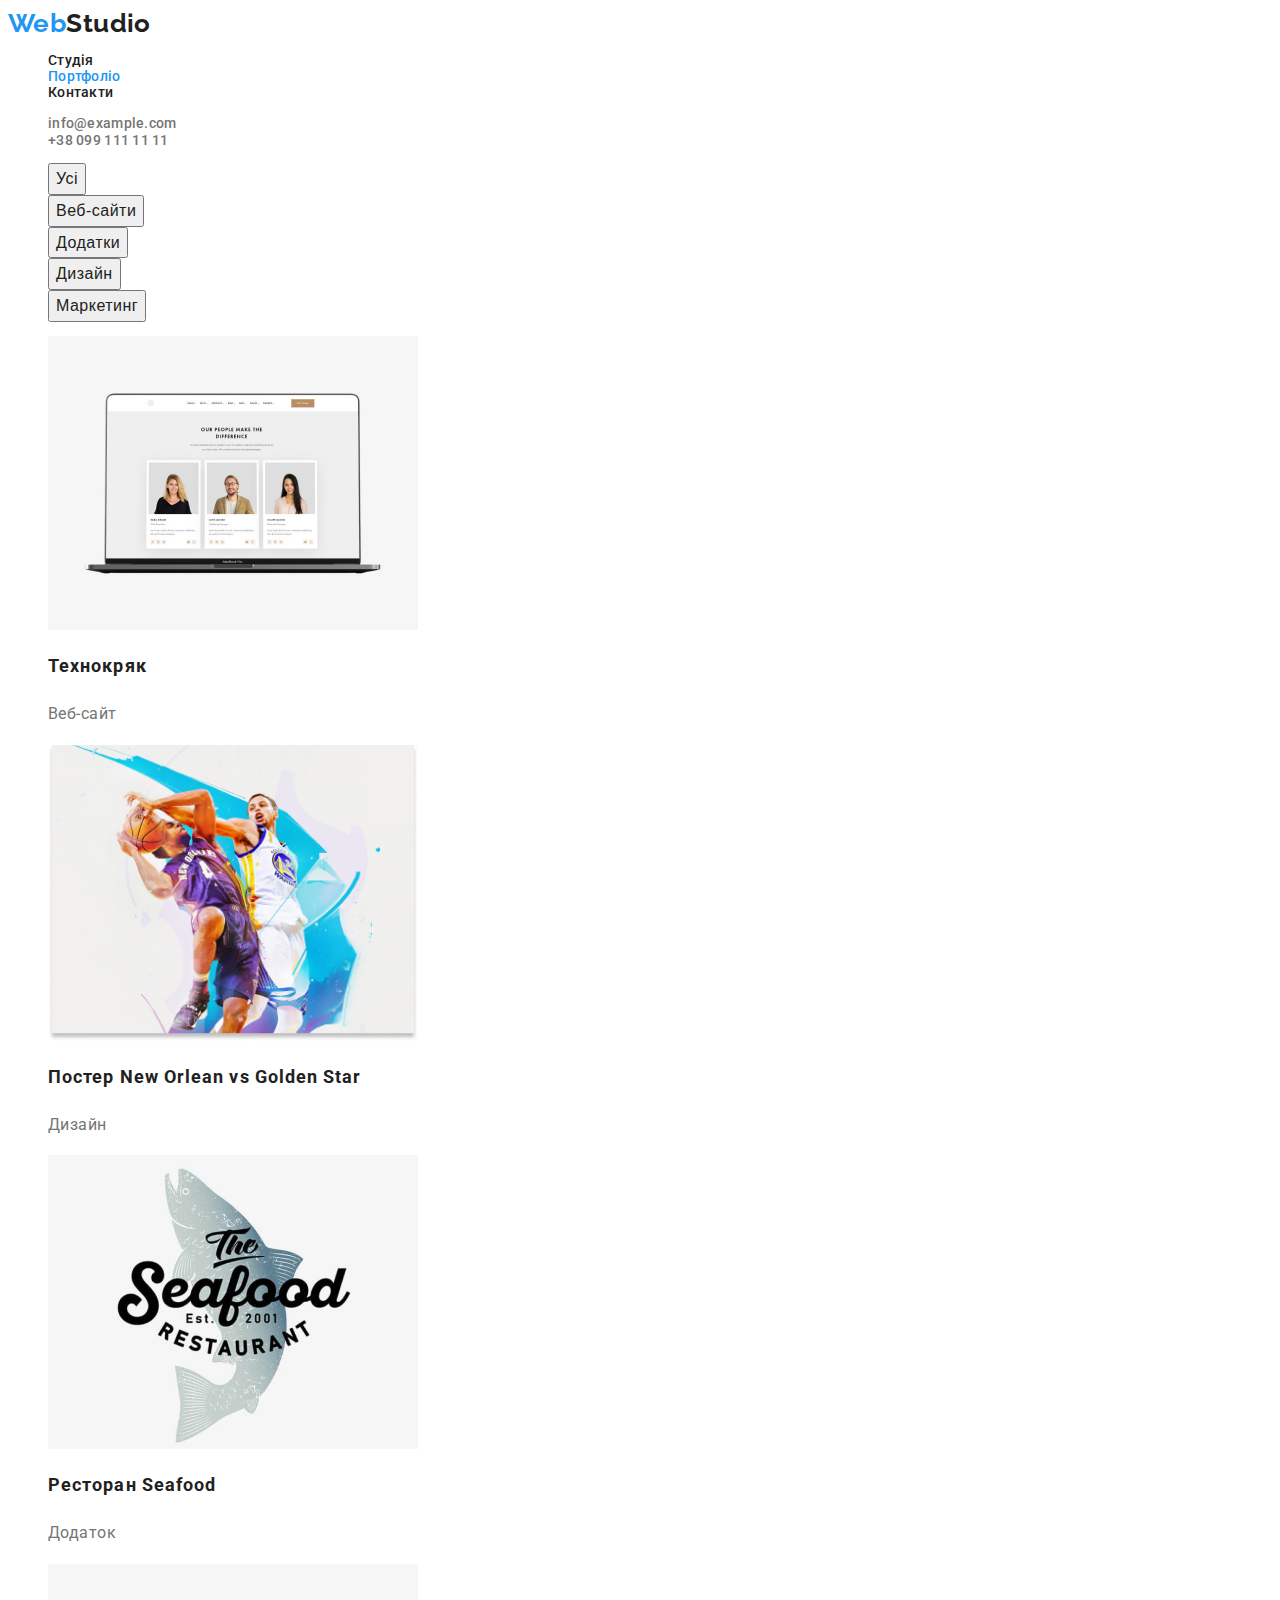
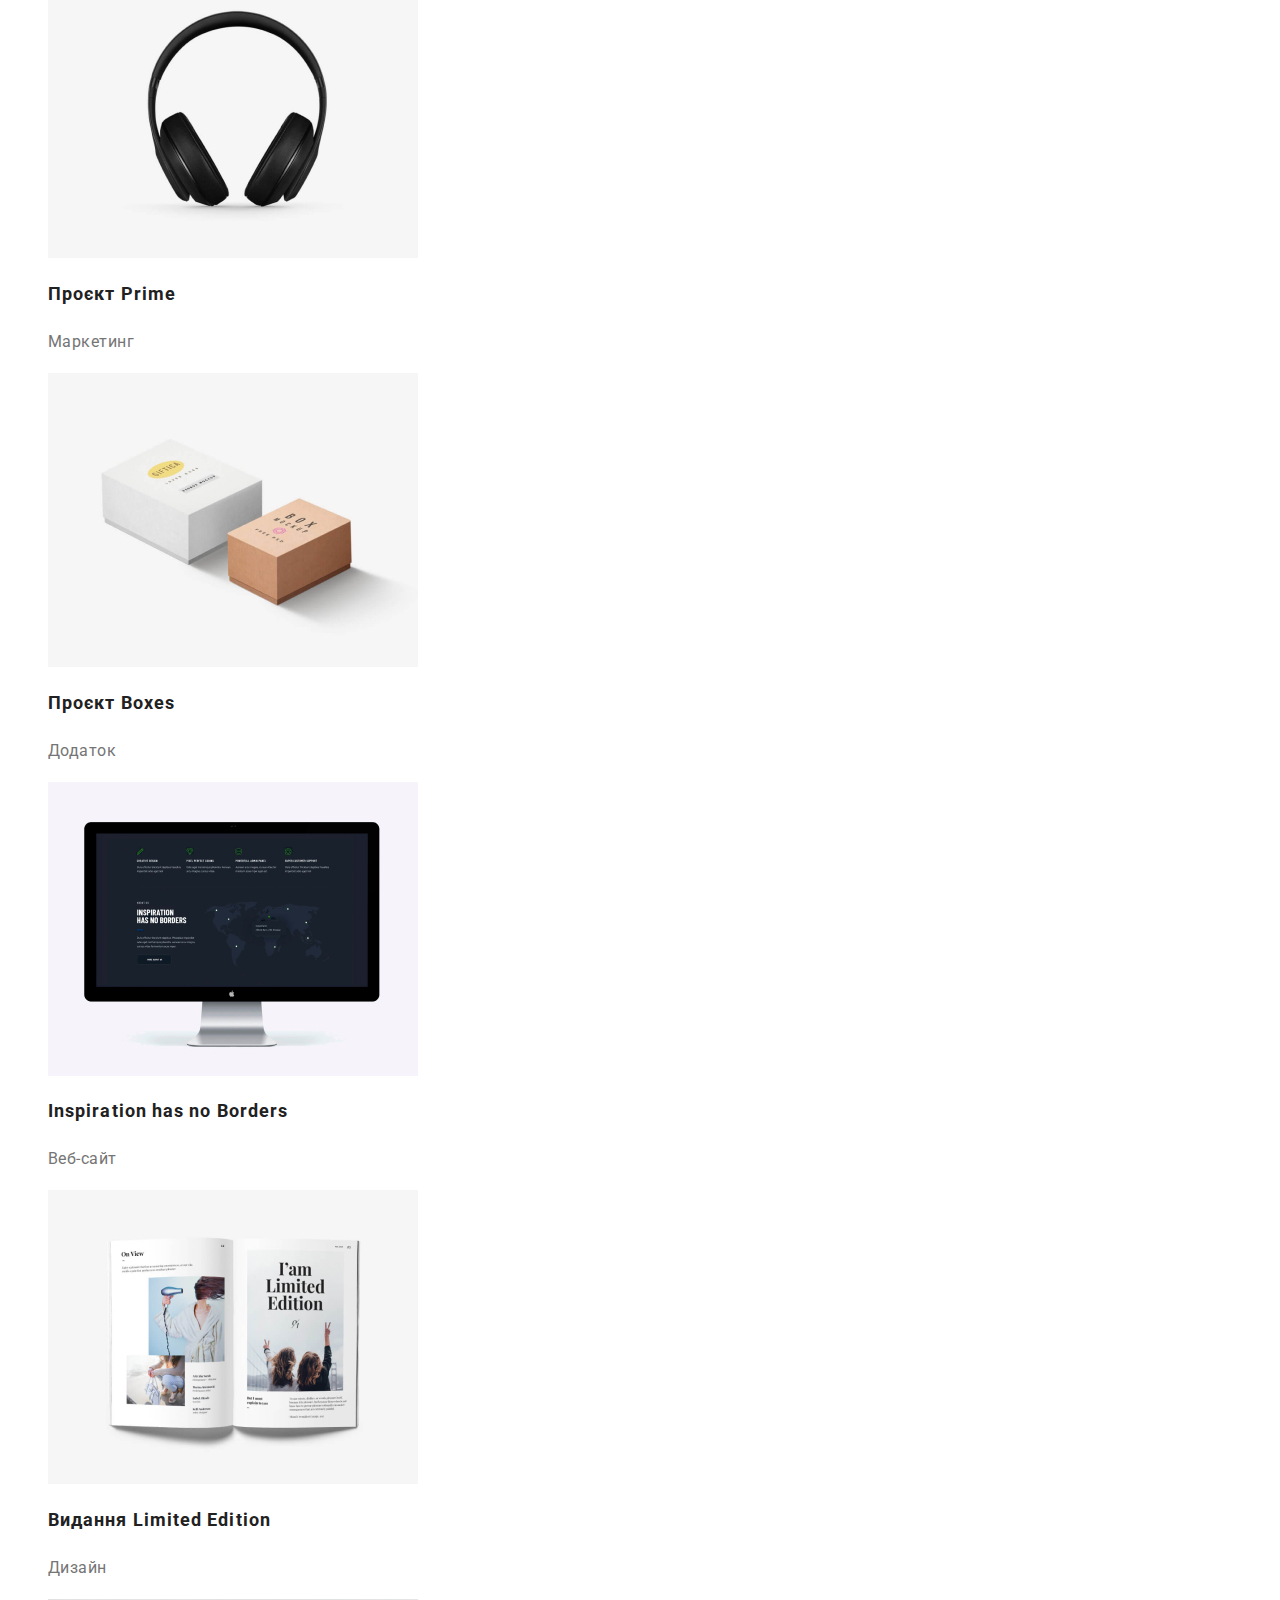
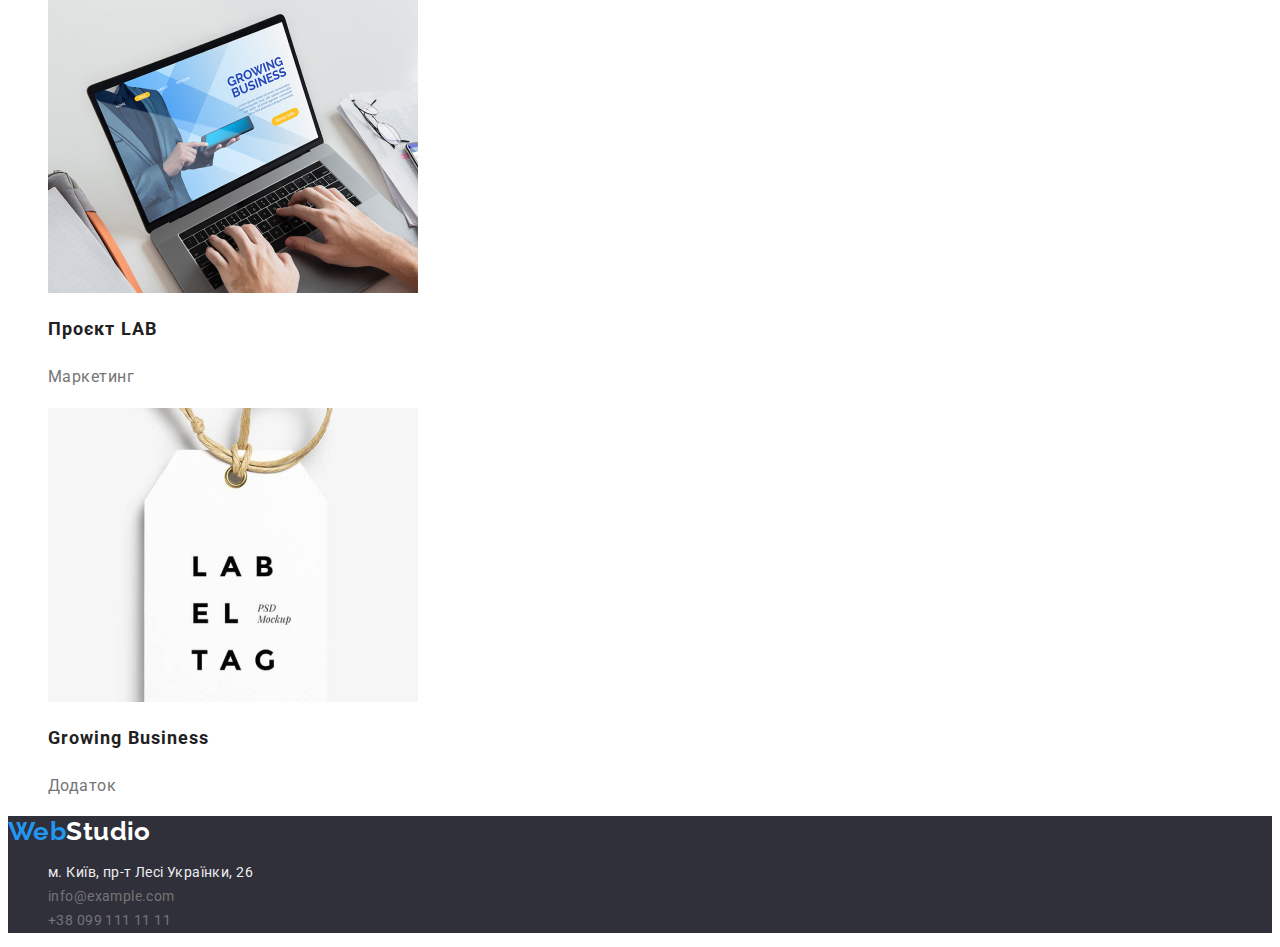
==== portfolio.html @ 17e717bb "Update portfolio.html" ====
<!DOCTYPE html>
<html lang="uk">
<head>
    <meta charset="UTF-8">
    <meta http-equiv="X-UA-Compatible" content="IE=edge">
    <meta name="viewport" content="width=device-width, initial-scale=1.0">
    <title>Portfolio</title>
    <link rel="preconnect" href="https://fonts.googleapis.com">
<link rel="preconnect" href="https://fonts.gstatic.com" crossorigin>
<link href="https://fonts.googleapis.com/css2?family=Raleway:wght@700&family=Roboto:wght@400;500;700;900&display=swap" rel="stylesheet"><link rel="stylesheet" href="css/styles.css">
<link rel="stylesheet" href="./css/styles.css">
</head>
<body>

<!--верхня лінія-->
    <header>
        <nav>
            <a href="./index.html">
              <span class="logo logo-web">Web</span><span class="logo logo-stydio">Studio</span> 
            </a>
                <ul class="site-nav">
                <li>
                    <a href="./index.html" class="link">Студія</a>
                </li>
                <li>
                    <a href="./portfolio.html" class="link current">Портфоліо</a>
                </li>
                <li>
                    <a href="#" class="link">Контакти</a> 
                </li>               
            </ul>                                      
        </nav>
        <ul class="contact">
            <li>
                <a href="mailto:info@example.com" class="mail-nav">info@example.com</a>
            </li>
             <li>
                <a href="tel:+380991111111" class="tel-nav">+38 099 111 11 11</a>
            </li>
        </ul>   
    </header>
<!--шапка-->
<main>
    <section>
        <h1 class="visually-hidden">Портфоліо</h1>
        <ul>
            <li>
                <button class="button" type="button">Усі</button> 
            </li>
            <li>
                <button class="button" type="button">Веб-сайти</button>
            </li>
            <li>
                <button class="button" type="button">Додатки</button>
           </li>
            <li>
                <button class="button" type="button">Дизайн</button>
            </li>
            <li>
                <button class="button" type="button">Маркетинг</button>
            </li>
        </ul>
        <ul>
            <li>
                <a href="#">
                <img class="portfolio-img" src="./images/img8.jpg" alt="ноутбук">
                <h2 class="portfolio-title">Технокряк</h2>
                <p class="portfolio-text">Веб-сайт</p>
                </a>                
            </li>
            <li>
                <a href="#">
                <img class="portfolio-img" src="./images/img9.jpg" alt="гра в баскетбол">
                <h2 class="portfolio-title">Постер New Orlean vs Golden Star</h2>
                <p class="portfolio-text">Дизайн</p>
            </a>                 
            </li>
            <li> 
                <a href="#">
                <img class="portfolio-img" src="./images/img10.jpg" alt="логотип">
                <h2 class="portfolio-title">Ресторан Seafood</h2>
                <p class="portfolio-text">Додаток</p>
            </a>                
            </li>
            <li> 
                <a href="#">
                <img class="portfolio-img" src="./images/img11.jpg" alt="навушники">
                <h2 class="portfolio-title">Проєкт Prime</h2>
                <p class="portfolio-text">Маркетинг</p>
                </a>
            </li>
            <li> 
                <a href="#">
                <img class="portfolio-img" src="./images/img12.jpg" alt="коробки">
                <h2 class="portfolio-title">Проєкт Boxes</h2>
                <p class="portfolio-text">Додаток</p>    
                </a>
            </li>
            <li> 
                <a href="#">
                <img class="portfolio-img" src="./images/img13.jpg" alt="комп'ютер">
                <h2 class="portfolio-title">Inspiration has no Borders</h2>
                <p class="portfolio-text">Веб-сайт</p>
                </a>  
            </li>
            <li> 
                <a href="#">
                <img class="portfolio-img" src="./images/img14.jpg" alt="книга">
                <h2 class="portfolio-title">Видання Limited Edition</h2>
                <p class="portfolio-text">Дизайн</p>
                </a>
            </li>
            <li> 
                <a href="#">
                <img class="portfolio-img" src="./images/img15.jpg" alt="бірка">
                <h2 class="portfolio-title">Проєкт LAB</h2>
                <p class="portfolio-text">Маркетинг</p>
                </a>                
            </li>
            <li> 
                <a href="#">
                <img class="portfolio-img" src="./images/img16.jpg" alt="руки на ноутбуці">
                <h2 class="portfolio-title">Growing Business</h2>
                <p class="portfolio-text">Додаток</p>
                </a>                
            </li>
        </ul>
    </section> 
        </main>
<!-- Підвал -->
<footer class="address">
    <a href="./index.html">
        <span class="logo logo-web">Web</span><span class="logo logo-footer">Studio</span> 
    </a>
    <address>
        <ul>
            <li>
                <a class="address-link mailto" 
                href="https://goo.gl/maps/CPtrU1FHBa2aNyZL9" 
                target="_blank" 
                rel="noopener noreferrer nofollow">м. Київ, пр-т Лесі Українки, 26</a>
            </li>
            <li>
                <a class="address-link" 
                href="mailto:info@example.com">info@example.com</a>
            </li>
            <li>
                <a class="address-link" 
                href="tel:+380991111111">+38 099 111 11 11</a>
            </li>
        </ul>
    </address>
</footer>
</body>
</html>
---- css/styles.css ----
:root{
    --primary-text-color: #757575;
    --title-text-color: #212121;
    --background-color: #FFFFFF;
    --accent-color:#2196F3;
    --background-color2:#2F303A;
    --background-color3:#F5F4FA;
    --line-color: #ECECEC;
    --black-color: #000000;
    --black-color2: #212121;
    --pictures-color:#EEEEEE;
    
}

/* body */
body{
       letter-spacing: 0.03em;  
    background-color: var(--background-color);
    color: var(--primary-text-color);
    font-family: Roboto, sans-serif;
    font-size: 14px;
    }

/* logo */
.logo{
    text-decoration: none;
font-family: Raleway;
font-style: normal;
font-weight: 700;
font-size: 26px;
line-height: 1.19;

}
.logo-web{
color: var(--accent-color);
}
.logo-stydio{
color: var(--title-text-color);
}
.logo-footer{
    color: var(--background-color);
}
ul{
    list-style: none;
}
a{
    text-decoration: none;
}

/* верхня лінія */
.site-nav,.link {
color: var(--title-text-color);
text-decoration: none;
font-weight: 500;
font-size: 14px;
line-height: 1.14;
letter-spacing: 0.02em;

}

.site-nav, .link.current{
    color: var(--accent-color);
}
.link:hover, .link:focus{
    color: var(--accent-color);
}

.mail-nav{
   color: var(--primary-text-color); 
   text-decoration: none;
   font-weight: 500;
font-size: 14px;
line-height: 1.14;
letter-spacing: 0.02em;
}
.mail-nav:hover, .mail-nav:focus{
    color: var(--accent-color);
}
.tel-nav{    
    text-decoration: none;
    color: var(--primary-text-color);
    font-weight: 500;
font-size: 14px;
line-height: 1.14;
letter-spacing: 0.02em;
     }
     
.tel-nav:hover, .tel-nav:focus{
    color: var(--accent-color);
}
/* шапка */
.hero{
    background-color:var(--background-color2)
}
.hero-title{
 color: var(--background-color);
font-weight: 900;
font-size: 44px;
line-height: 1.36;
text-align: center;
letter-spacing: 0.06em;
text-transform: uppercase;
}
.hero-button{
font-family: inherit;
cursor: pointer;
background-color: var(--accent-color);
color: var(--background-color);
font-weight: 700;
font-size: 16px;
line-height: 1.8;
display: flex;
align-items: center;
text-align: center;
letter-spacing: 0.06em;
    }

.hero-button:hover, .hero-button:focus{
color: var(--black-color)}

.button{
cursor: pointer;
font-weight: 500;
font-size: 16px;
line-height: 1.62;
text-align: center;
letter-spacing: 0.03em;
color: var(--black-color2);
}

.button:hover, .button:focus{
    color: var(--background-color)
}

/* Особливості */
.visually-hidden{
    position: absolute;
    white-space: nowrap;
    width: 1px;
    height: 1px;
    overflow: hidden;
    border: 0;
    padding: 0;
    clip: rect(0 0 0 0);
    clip-path: inset(50%);
    margin: -1px;
}
.features-title{
color: var(--title-text-color);
font-weight: 700;
font-size: 14px;
line-height: 1.14;
letter-spacing: 0.03em;
text-transform: uppercase;
}

.features-text{
font-weight: 400;
font-size: 14px;
line-height: 1.7;
letter-spacing: 0.03em;
}

.portfolio-img{
    width: 370px;
}
.portfolio-title{
    text-decoration: none;
    font-weight: 700;
    font-size: 18px;
    line-height: 2;
    letter-spacing: 0.06em;
    color: var(--black-color2);
}
.portfolio-text{
font-weight: 400;
font-size: 16px;
line-height: 1.8;
letter-spacing: 0.03em;
text-decoration: none;
color: var(--primary-text-color);
}

.title{
    color: var(--black-color2);
    font-weight: 700;
    font-size: 36px;
    line-height: 1.16;
    text-align: center;
    letter-spacing: 0.03em;
}

/* Наша команда */
.team{
    background-color:var(--background-color3)
}
.team-person{
font-weight: 500;
font-size: 16px;
line-height: 1.18;
text-align: center;
letter-spacing: 0.03em;
color: var(--title-text-color);
}

.team-position{
font-weight: 400;
font-size: 16px;
line-height: 1.18;
text-align: center;
letter-spacing: 0.03em;
color: var(--primary-text-color);
}
/* Підвал */
.address{
    background-color: var(--background-color2);
}
.address-link{
        font-style: normal;
font-weight: 400;
font-size: 14px;
line-height: 1.71;
letter-spacing: 0.03em;
color: var(--primary-text-color);
text-decoration: none;
}
.mailto{
    color: var(--pictures-color);
}
.address-link:hover, .laddress-link:focus{
    color: var(--accent-color);
}
---- css/styles.css ----
:root{
    --primary-text-color: #757575;
    --title-text-color: #212121;
    --background-color: #FFFFFF;
    --accent-color:#2196F3;
    --background-color2:#2F303A;
    --background-color3:#F5F4FA;
    --line-color: #ECECEC;
    --black-color: #000000;
    --black-color2: #212121;
    --pictures-color:#EEEEEE;
    
}

/* body */
body{
       letter-spacing: 0.03em;  
    background-color: var(--background-color);
    color: var(--primary-text-color);
    font-family: Roboto, sans-serif;
    font-size: 14px;
    }

/* logo */
.logo{
    text-decoration: none;
font-family: Raleway;
font-style: normal;
font-weight: 700;
font-size: 26px;
line-height: 1.19;

}
.logo-web{
color: var(--accent-color);
}
.logo-stydio{
color: var(--title-text-color);
}
.logo-footer{
    color: var(--background-color);
}
ul{
    list-style: none;
}
a{
    text-decoration: none;
}

/* верхня лінія */
.site-nav,.link {
color: var(--title-text-color);
text-decoration: none;
font-weight: 500;
font-size: 14px;
line-height: 1.14;
letter-spacing: 0.02em;

}

.site-nav, .link.current{
    color: var(--accent-color);
}
.link:hover, .link:focus{
    color: var(--accent-color);
}

.mail-nav{
   color: var(--primary-text-color); 
   text-decoration: none;
   font-weight: 500;
font-size: 14px;
line-height: 1.14;
letter-spacing: 0.02em;
}
.mail-nav:hover, .mail-nav:focus{
    color: var(--accent-color);
}
.tel-nav{    
    text-decoration: none;
    color: var(--primary-text-color);
    font-weight: 500;
font-size: 14px;
line-height: 1.14;
letter-spacing: 0.02em;
     }
     
.tel-nav:hover, .tel-nav:focus{
    color: var(--accent-color);
}
/* шапка */
.hero{
    background-color:var(--background-color2)
}
.hero-title{
 color: var(--background-color);
font-weight: 900;
font-size: 44px;
line-height: 1.36;
text-align: center;
letter-spacing: 0.06em;
text-transform: uppercase;
}
.hero-button{
font-family: inherit;
cursor: pointer;
background-color: var(--accent-color);
color: var(--background-color);
font-weight: 700;
font-size: 16px;
line-height: 1.8;
display: flex;
align-items: center;
text-align: center;
letter-spacing: 0.06em;
    }

.hero-button:hover, .hero-button:focus{
color: var(--black-color)}

.button{
cursor: pointer;
font-weight: 500;
font-size: 16px;
line-height: 1.62;
text-align: center;
letter-spacing: 0.03em;
color: var(--black-color2);
}

.button:hover, .button:focus{
    color: var(--background-color)
}

/* Особливості */
.visually-hidden{
    position: absolute;
    white-space: nowrap;
    width: 1px;
    height: 1px;
    overflow: hidden;
    border: 0;
    padding: 0;
    clip: rect(0 0 0 0);
    clip-path: inset(50%);
    margin: -1px;
}
.features-title{
color: var(--title-text-color);
font-weight: 700;
font-size: 14px;
line-height: 1.14;
letter-spacing: 0.03em;
text-transform: uppercase;
}

.features-text{
font-weight: 400;
font-size: 14px;
line-height: 1.7;
letter-spacing: 0.03em;
}

.portfolio-img{
    width: 370px;
}
.portfolio-title{
    text-decoration: none;
    font-weight: 700;
    font-size: 18px;
    line-height: 2;
    letter-spacing: 0.06em;
    color: var(--black-color2);
}
.portfolio-text{
font-weight: 400;
font-size: 16px;
line-height: 1.8;
letter-spacing: 0.03em;
text-decoration: none;
color: var(--primary-text-color);
}

.title{
    color: var(--black-color2);
    font-weight: 700;
    font-size: 36px;
    line-height: 1.16;
    text-align: center;
    letter-spacing: 0.03em;
}

/* Наша команда */
.team{
    background-color:var(--background-color3)
}
.team-person{
font-weight: 500;
font-size: 16px;
line-height: 1.18;
text-align: center;
letter-spacing: 0.03em;
color: var(--title-text-color);
}

.team-position{
font-weight: 400;
font-size: 16px;
line-height: 1.18;
text-align: center;
letter-spacing: 0.03em;
color: var(--primary-text-color);
}
/* Підвал */
.address{
    background-color: var(--background-color2);
}
.address-link{
        font-style: normal;
font-weight: 400;
font-size: 14px;
line-height: 1.71;
letter-spacing: 0.03em;
color: var(--primary-text-color);
text-decoration: none;
}
.mailto{
    color: var(--pictures-color);
}
.address-link:hover, .laddress-link:focus{
    color: var(--accent-color);
}
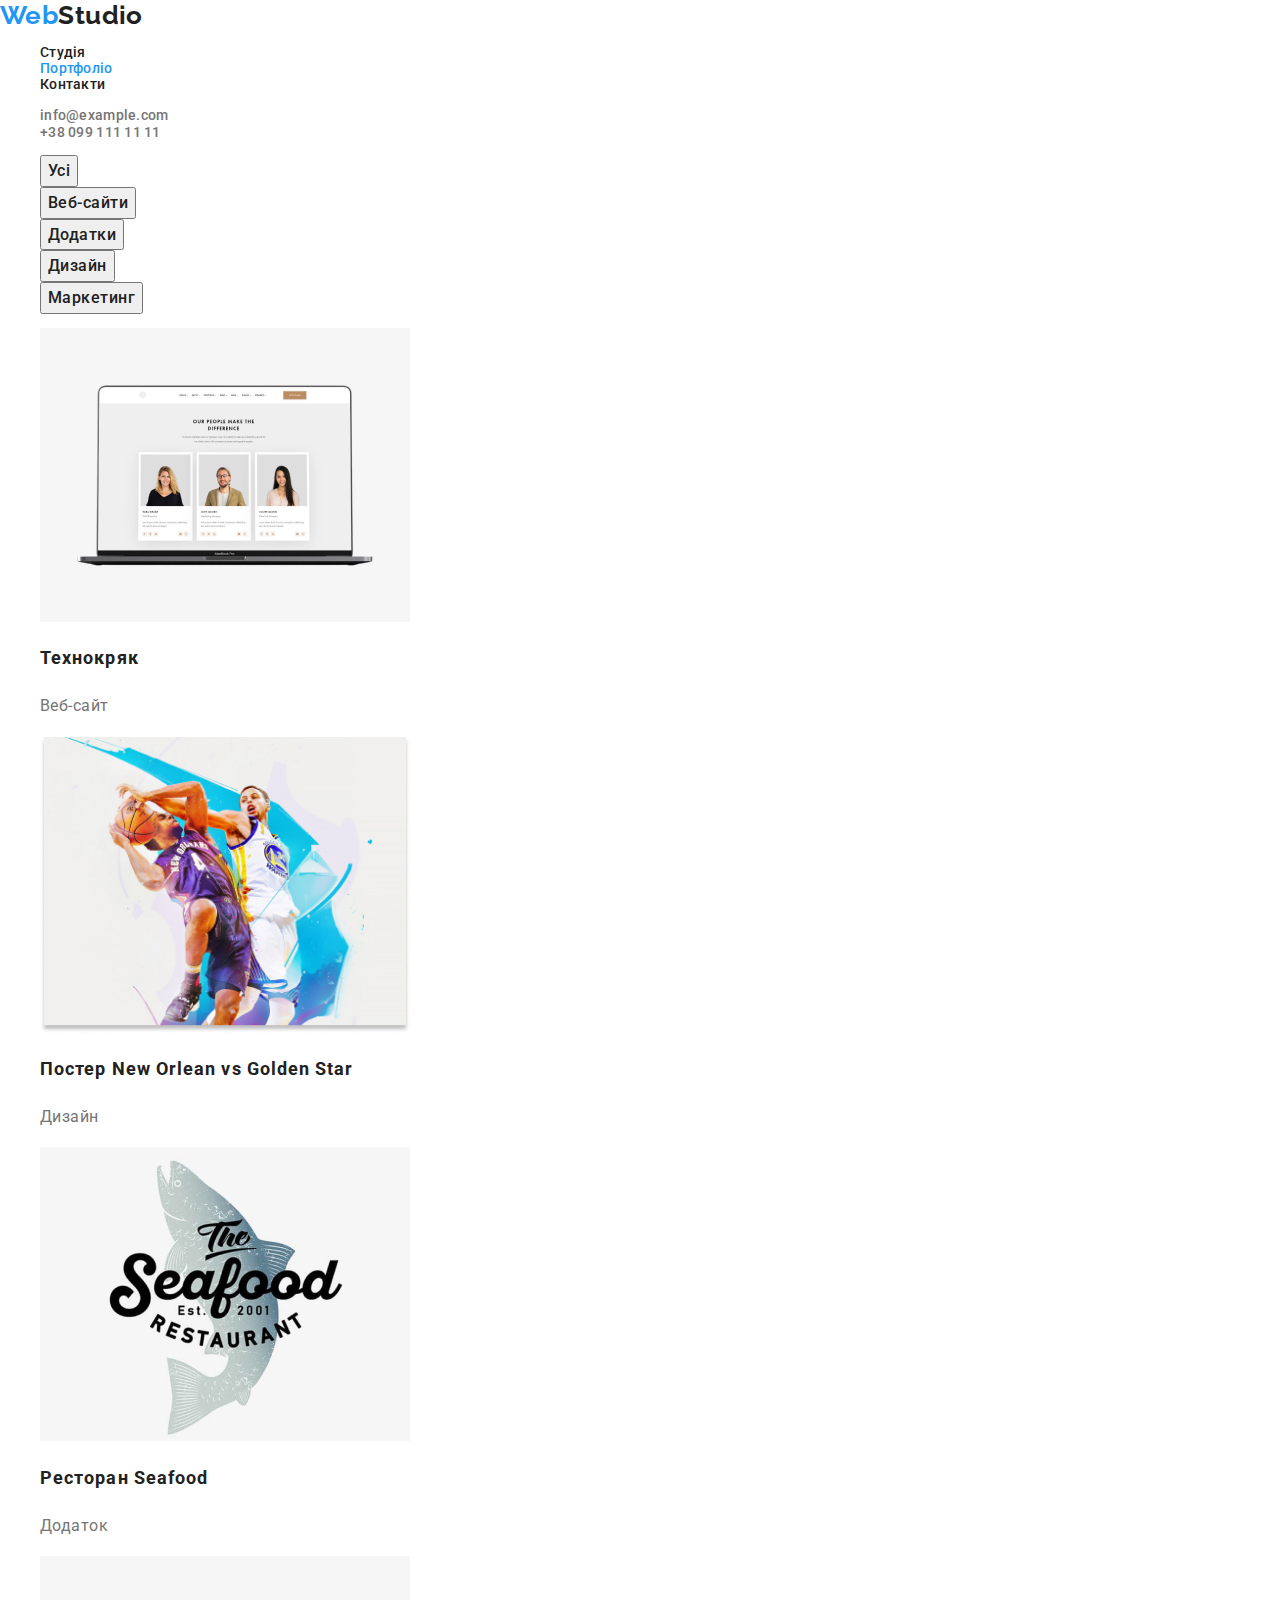
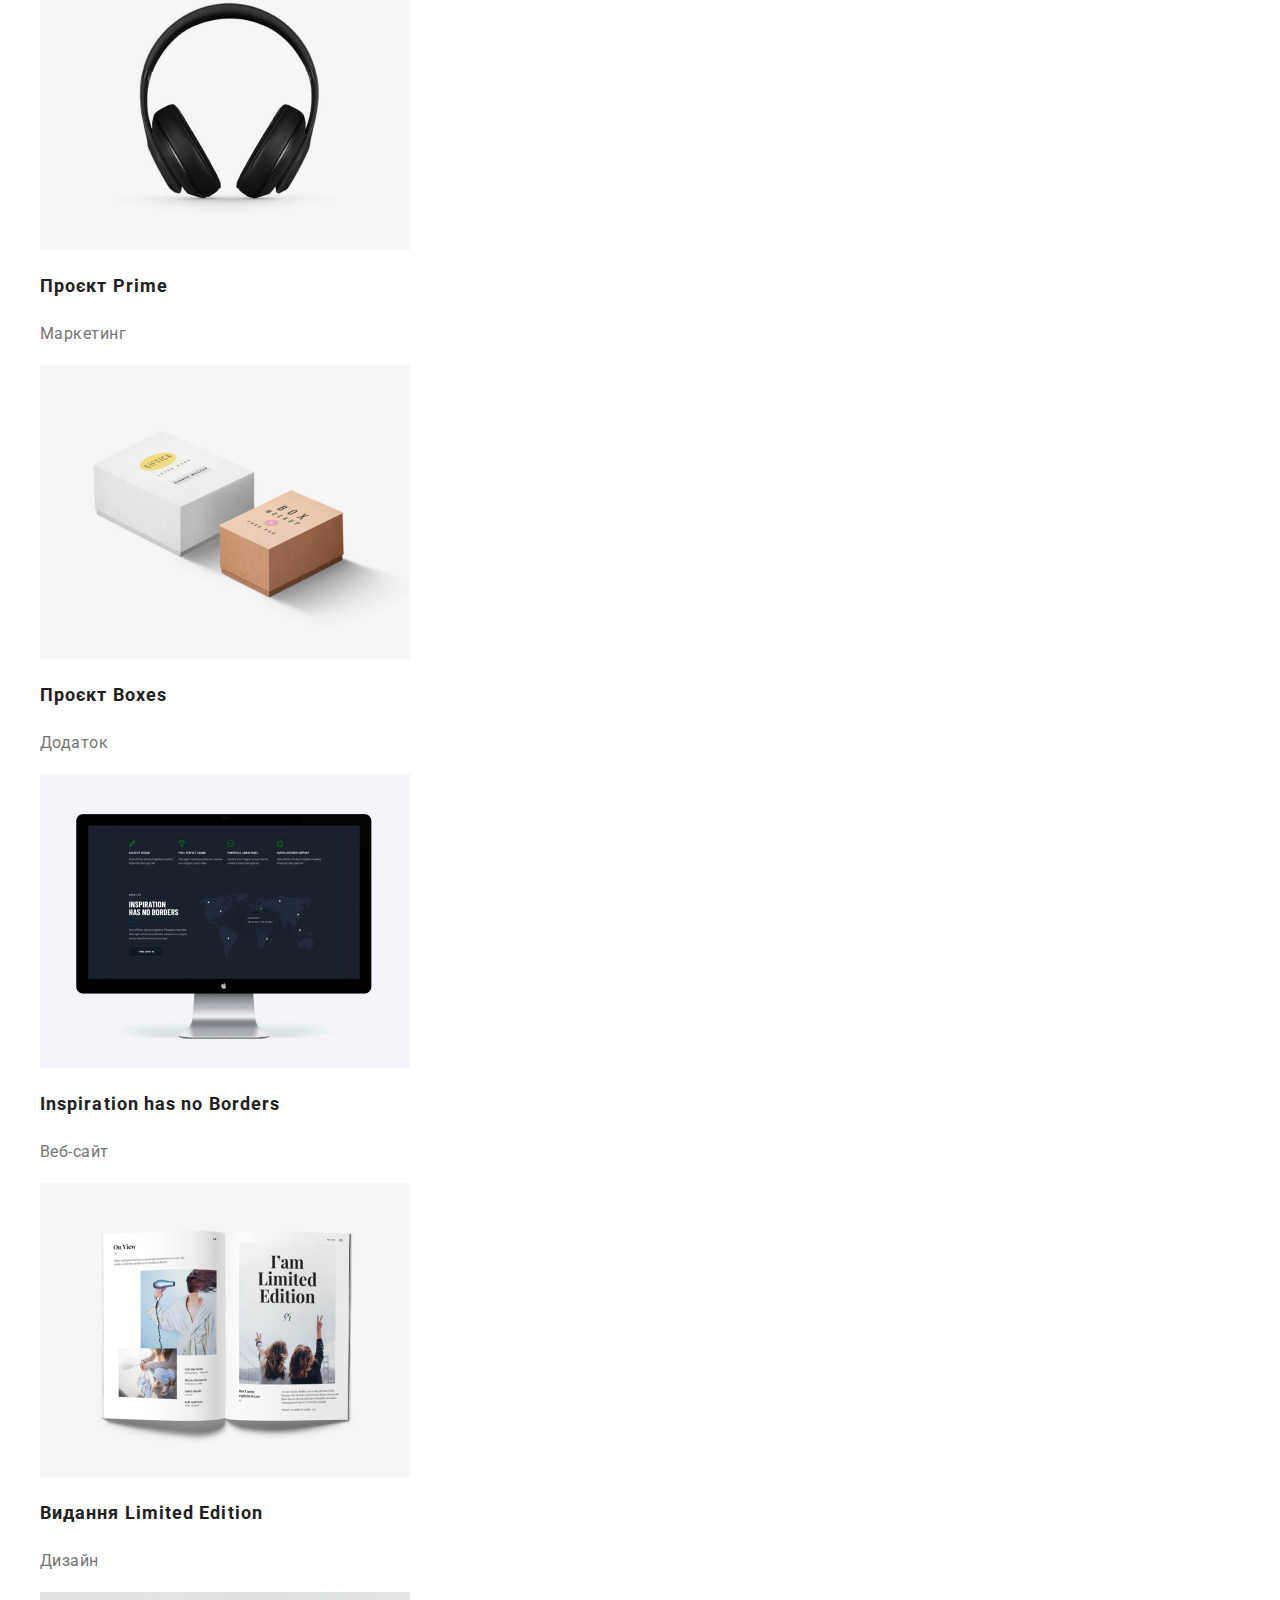
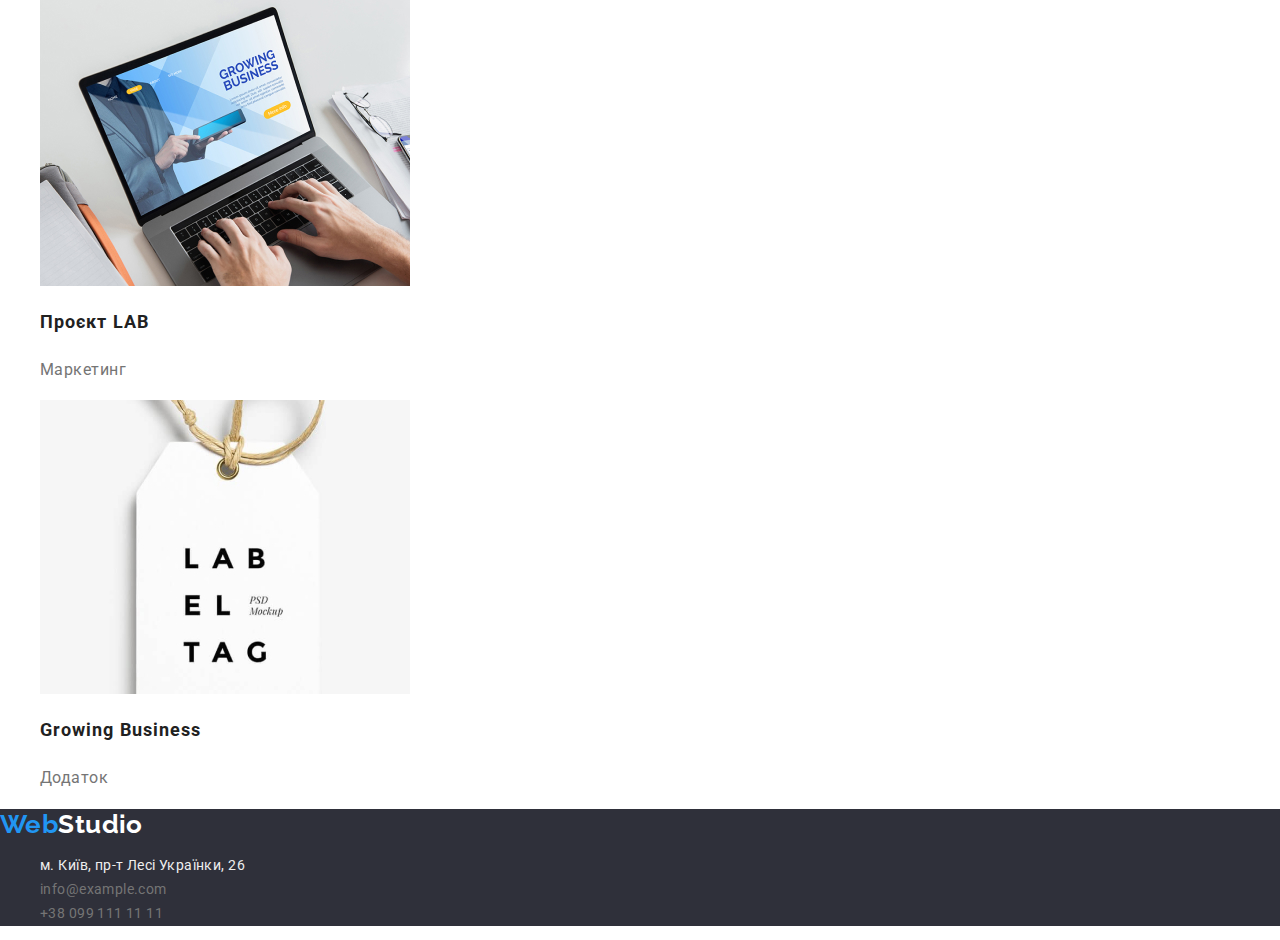
==== commit 51ff4da7: "Update portfolio.html" ====
--- a/portfolio.html
+++ b/portfolio.html
@@ -1,14 +1,16 @@
 <!DOCTYPE html>
 <html lang="uk">
 <head>
-    <meta charset="UTF-8">
-    <meta http-equiv="X-UA-Compatible" content="IE=edge">
-    <meta name="viewport" content="width=device-width, initial-scale=1.0">
+    <meta charset="UTF-8"/>
+    <meta http-equiv="X-UA-Compatible" content="IE=edge"/>
+    <meta name="viewport" content="width=device-width, initial-scale=1.0"/>
     <title>Portfolio</title>
-    <link rel="preconnect" href="https://fonts.googleapis.com">
-<link rel="preconnect" href="https://fonts.gstatic.com" crossorigin>
-<link href="https://fonts.googleapis.com/css2?family=Raleway:wght@700&family=Roboto:wght@400;500;700;900&display=swap" rel="stylesheet"><link rel="stylesheet" href="css/styles.css">
-<link rel="stylesheet" href="./css/styles.css">
+    <link rel="preconnect" href="https://fonts.googleapis.com"/>
+<link rel="preconnect" href="https://fonts.gstatic.com" crossorigin/>
+<link href="https://fonts.googleapis.com/css2?family=Raleway:wght@700&family=Roboto:wght@400;500;700;900&display=swap" 
+rel="stylesheet"/>
+<link rel="stylesheet" href="https://cdnjs.cloudflare.com/ajax/libs/modern-normalize/1.1.0/modern-normalize.min.css"/>
+<link rel="stylesheet" href="./css/styles.css"/>
 </head>
 <body>
 
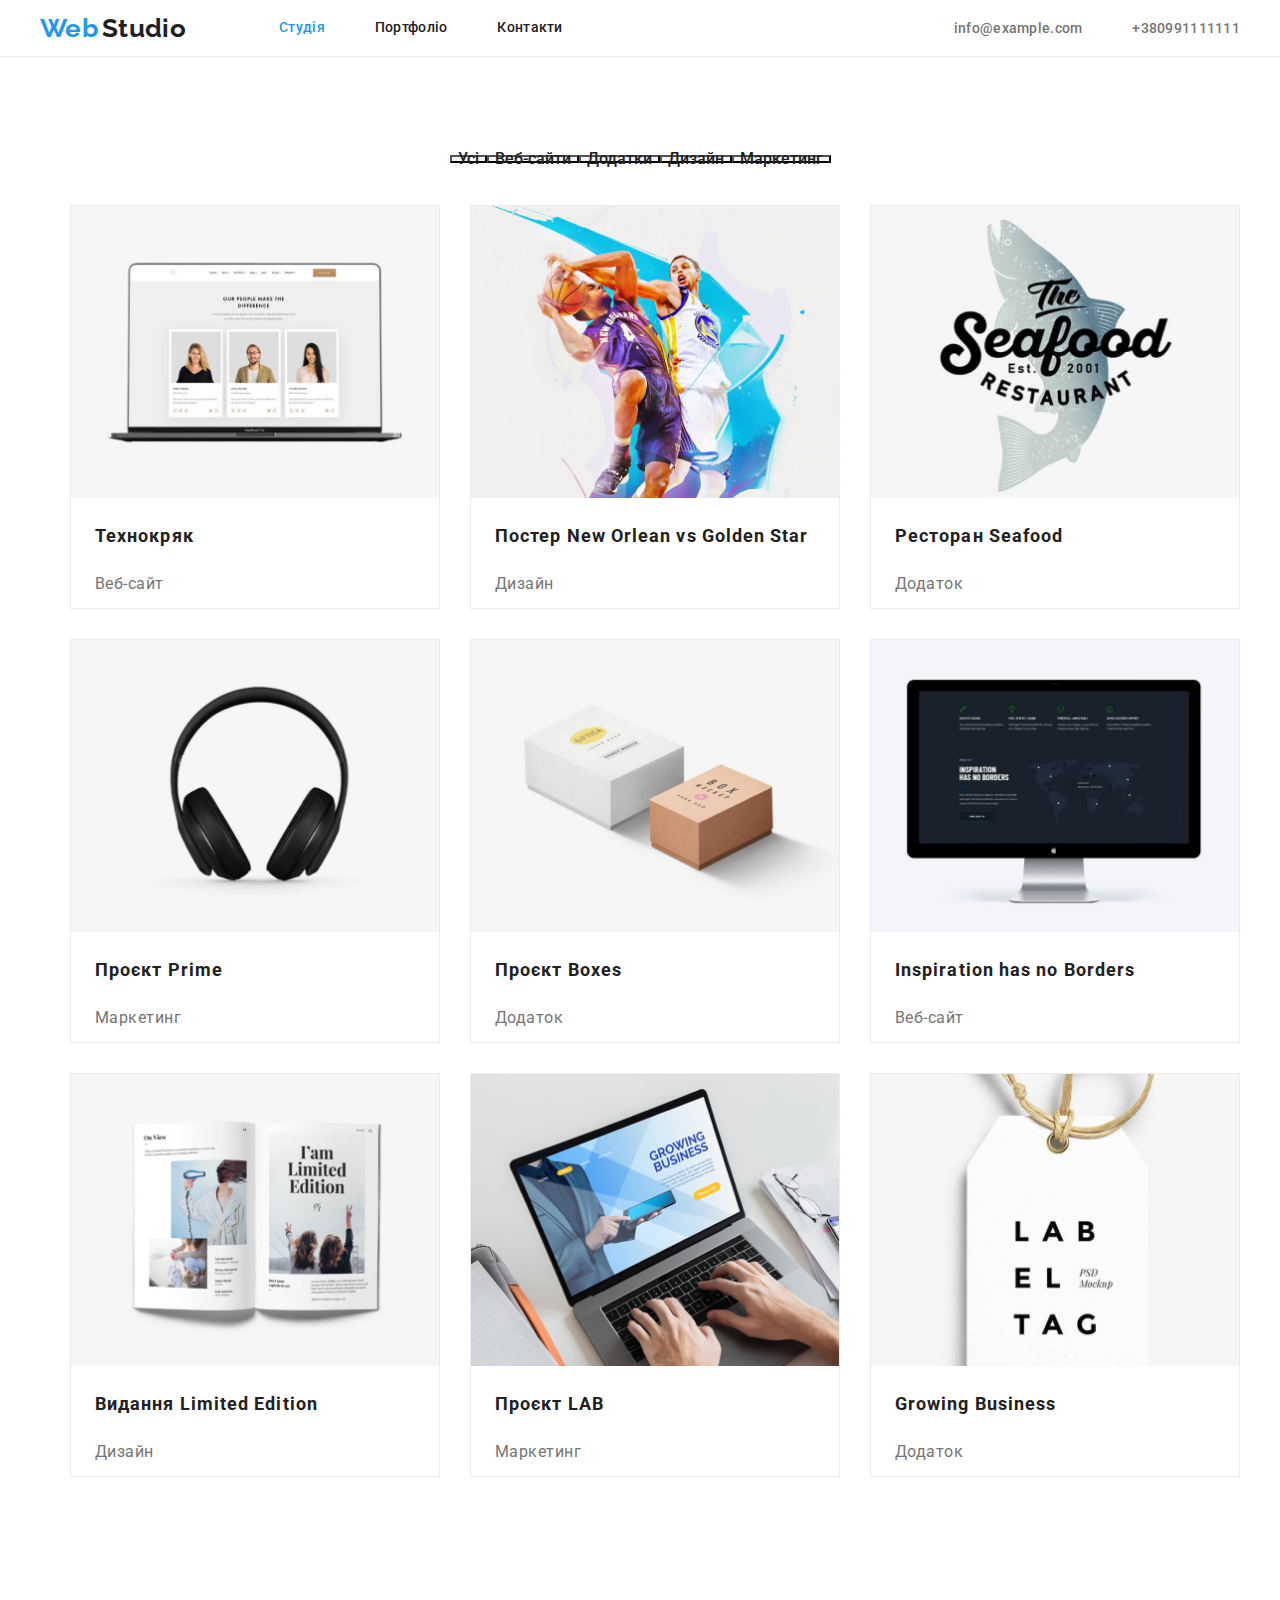
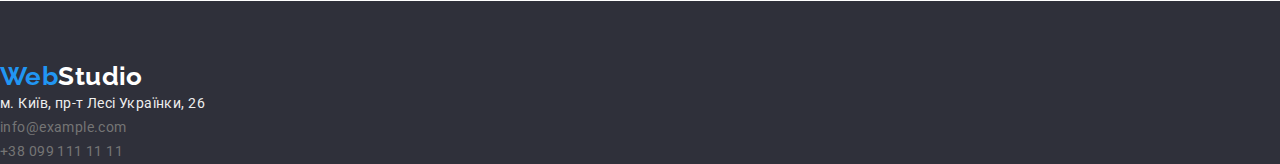
==== commit c44213de: "Update portfolio.html" ====
--- a/portfolio.html
+++ b/portfolio.html
@@ -15,37 +15,40 @@
 <body>
 
 <!--верхня лінія-->
-    <header>
-        <nav>
-            <a href="./index.html">
-              <span class="logo logo-web">Web</span><span class="logo logo-stydio">Studio</span> 
-            </a>
-                <ul class="site-nav">
-                <li>
-                    <a href="./index.html" class="link">Студія</a>
-                </li>
-                <li>
-                    <a href="./portfolio.html" class="link current">Портфоліо</a>
-                </li>
-                <li>
-                    <a href="#" class="link">Контакти</a> 
-                </li>               
-            </ul>                                      
-        </nav>
-        <ul class="contact">
-            <li>
-                <a href="mailto:info@example.com" class="mail-nav">info@example.com</a>
+<header class="page-header">
+    <div class="container page-header-conteiner">
+    <nav class="page-header-conteiner">
+        <a href="./index.html">
+            <span class="logo logo-web ">Web</span>
+            <span class="logo logo-stydio">Studio</span> 
+        </a>
+            <ul class="site-nav">
+            <li class="item">
+                <a href="./index.html" class="link current">Студія</a>
             </li>
-             <li>
-                <a href="tel:+380991111111" class="tel-nav">+38 099 111 11 11</a>
+            <li class="item">
+                <a href="./portfolio.html" class="link">Портфоліо</a>
             </li>
-        </ul>   
-    </header>
+            <li class="item">
+                <a href="#" class="link">Контакти</a> 
+            </li>               
+        </ul >                                      
+    </nav >
+    <ul class="auth-nav">
+        <li class="item">
+            <a href="mailto:info@example.com" class="mail-nav">info@example.com</a>
+        </li>
+         <li class="item">
+            <a href="tel:+380991111111" class="tel-nav">+380991111111</a>
+        </li>
+    </ul>
+</div>   
+</header>
 <!--шапка-->
 <main>
-    <section>
+    <section class="conteiner">
         <h1 class="visually-hidden">Портфоліо</h1>
-        <ul>
+        <ul class="portfolio-button">
             <li>
                 <button class="button" type="button">Усі</button> 
             </li>
@@ -62,64 +65,64 @@
                 <button class="button" type="button">Маркетинг</button>
             </li>
         </ul>
-        <ul>
-            <li>
+        <ul class="portfolio-list conteiner">
+            <li class="portfolio-cards">
                 <a href="#">
                 <img class="portfolio-img" src="./images/img8.jpg" alt="ноутбук">
                 <h2 class="portfolio-title">Технокряк</h2>
                 <p class="portfolio-text">Веб-сайт</p>
                 </a>                
             </li>
-            <li>
+            <li class="portfolio-cards">
                 <a href="#">
                 <img class="portfolio-img" src="./images/img9.jpg" alt="гра в баскетбол">
                 <h2 class="portfolio-title">Постер New Orlean vs Golden Star</h2>
                 <p class="portfolio-text">Дизайн</p>
             </a>                 
             </li>
-            <li> 
+            <li class="portfolio-cards"> 
                 <a href="#">
                 <img class="portfolio-img" src="./images/img10.jpg" alt="логотип">
                 <h2 class="portfolio-title">Ресторан Seafood</h2>
                 <p class="portfolio-text">Додаток</p>
             </a>                
             </li>
-            <li> 
+            <li class="portfolio-cards"> 
                 <a href="#">
                 <img class="portfolio-img" src="./images/img11.jpg" alt="навушники">
                 <h2 class="portfolio-title">Проєкт Prime</h2>
                 <p class="portfolio-text">Маркетинг</p>
                 </a>
             </li>
-            <li> 
+            <li class="portfolio-cards"> 
                 <a href="#">
                 <img class="portfolio-img" src="./images/img12.jpg" alt="коробки">
                 <h2 class="portfolio-title">Проєкт Boxes</h2>
                 <p class="portfolio-text">Додаток</p>    
                 </a>
             </li>
-            <li> 
+            <li class="portfolio-cards"> 
                 <a href="#">
                 <img class="portfolio-img" src="./images/img13.jpg" alt="комп'ютер">
                 <h2 class="portfolio-title">Inspiration has no Borders</h2>
                 <p class="portfolio-text">Веб-сайт</p>
                 </a>  
             </li>
-            <li> 
+            <li class="portfolio-cards"> 
                 <a href="#">
                 <img class="portfolio-img" src="./images/img14.jpg" alt="книга">
                 <h2 class="portfolio-title">Видання Limited Edition</h2>
                 <p class="portfolio-text">Дизайн</p>
                 </a>
             </li>
-            <li> 
+            <li class="portfolio-cards"> 
                 <a href="#">
                 <img class="portfolio-img" src="./images/img15.jpg" alt="бірка">
                 <h2 class="portfolio-title">Проєкт LAB</h2>
                 <p class="portfolio-text">Маркетинг</p>
                 </a>                
             </li>
-            <li> 
+            <li class="portfolio-cards"> 
                 <a href="#">
                 <img class="portfolio-img" src="./images/img16.jpg" alt="руки на ноутбуці">
                 <h2 class="portfolio-title">Growing Business</h2>
--- a/css/styles.css
+++ b/css/styles.css
@@ -32,9 +32,11 @@
 
 }
 .logo-web{
+    margin-right: 0px;
 color: var(--accent-color);
 }
 .logo-stydio{
+
 color: var(--title-text-color);
 }
 .logo-footer{
@@ -42,13 +44,56 @@
 }
 ul{
     list-style: none;
+    margin-top: 0px;
+    margin-bottom: 0px;
+    padding-left: 0px;
 }
 a{
     text-decoration: none;
 }
 
+h1, h2{
+    margin-top: 0px;
+    margin-bottom: 0px;
+}
+img{
+    display: block;
+    max-width: 100%;
+    height: auto;
+}
+
+.page-header{
+    border-bottom-width: 1px;
+   border-bottom-style: solid;
+   border-bottom-color: var(--line-color)
+}
+/* conteiner */
+.conteiner{
+    width: 1200px;
+    margin-left: auto;
+    margin-right:auto;
+    padding-left: 15px;
+    padding-right: 15px;
+}
+
+
 /* верхня лінія */
+.page-header-conteiner{
+display: flex;
+align-items: center;
+width: 1200px;
+margin-left: auto;
+margin-right: auto;
+}
+
+.site-nav{
+    display: flex;
+    margin-left: 93px;
+}
 .site-nav,.link {
+padding-top: 20px;
+padding-bottom: 20px;
+
 color: var(--title-text-color);
 text-decoration: none;
 font-weight: 500;
@@ -56,6 +101,24 @@
 line-height: 1.14;
 letter-spacing: 0.02em;
 
+
+}
+/* Auth nav */
+.auth-nav{
+    display: flex;
+margin-left: auto;
+
+}
+.auth-nav .item + .item{
+    margin-left: 50px;
+
+}
+.item{
+    
+}
+.site-nav .item + .item{
+    margin-left: 50px;
+    
 }
 
 .site-nav, .link.current{
@@ -64,6 +127,7 @@
 .link:hover, .link:focus{
     color: var(--accent-color);
 }
+
 
 .mail-nav{
    color: var(--primary-text-color); 
@@ -72,6 +136,7 @@
 font-size: 14px;
 line-height: 1.14;
 letter-spacing: 0.02em;
+
 }
 .mail-nav:hover, .mail-nav:focus{
     color: var(--accent-color);
@@ -90,9 +155,13 @@
 }
 /* шапка */
 .hero{
+    height: 600px;
     background-color:var(--background-color2)
 }
 .hero-title{
+    display: flex;
+    justify-content: center;
+ padding-top: 200px;
  color: var(--background-color);
 font-weight: 900;
 font-size: 44px;
@@ -100,16 +169,25 @@
 text-align: center;
 letter-spacing: 0.06em;
 text-transform: uppercase;
-}
+text-decoration: none;
+}
+
 .hero-button{
-font-family: inherit;
-cursor: pointer;
+    display:inline-block;
+    border: 1px solid transparent;
+    border-radius: 4px;
+    padding: 10px 32px;
+    margin-top: 30px;
+    justify-content: center;
+    align-content: center;
+
 background-color: var(--accent-color);
 color: var(--background-color);
+
 font-weight: 700;
 font-size: 16px;
-line-height: 1.8;
-display: flex;
+line-height: 30px;
+text-decoration: none;
 align-items: center;
 text-align: center;
 letter-spacing: 0.06em;
@@ -118,18 +196,24 @@
 .hero-button:hover, .hero-button:focus{
 color: var(--black-color)}
 
+
 .button{
-cursor: pointer;
-font-weight: 500;
-font-size: 16px;
-line-height: 1.62;
-text-align: center;
-letter-spacing: 0.03em;
-color: var(--black-color2);
-}
-
+    color: var(--title-text-color);
+    background-color: var(--background-color3);
+    font-weight: 500;
+font-size: 16px;
+line-height: 1.6px;
+
+
+}
 .button:hover, .button:focus{
     color: var(--background-color)
+}
+.portfolio-button{
+    display: flex;
+    justify-content: center;
+margin-top: 94px;
+margin-bottom: 38px;
 }
 
 /* Особливості */
@@ -145,6 +229,17 @@
     clip-path: inset(50%);
     margin: -1px;
 }
+.features{
+    display: flex;
+    
+    height: 98px;
+    margin-top: 94px;
+    margin-bottom: 94px;
+   justify-content:space-between
+}
+.features-list + .features-list{
+    margin-left: 30px;
+}
 .features-title{
 color: var(--title-text-color);
 font-weight: 700;
@@ -161,10 +256,41 @@
 letter-spacing: 0.03em;
 }
 
+.portfolio-list{
+    display: flex;
+    flex-wrap: wrap;
+    justify-content:space-between;
+    margin-bottom: 94px;
+    
+}
+.portfolio-cards{
+    display:flex;
+    flex-wrap: wrap;
+    margin-right: 30px;
+    margin-bottom: 30px;
+    border-width: 1px;
+    border-style: solid;
+    border-color: var(--line-color);
+    width: 370px;
+    height: 404px;
+    }
+
+.portfolio-cards:nth-child(3n){
+    margin-right: 0px;
+}
+.portfolio-cards:nth-last-child(-n+3){
+    margin-bottom: 30px;
+}
+
+
 .portfolio-img{
     width: 370px;
 }
 .portfolio-title{
+    padding-top: 20px;
+    padding-right: 24px;
+    padding-left: 24px;
+
     text-decoration: none;
     font-weight: 700;
     font-size: 18px;
@@ -173,6 +299,9 @@
     color: var(--black-color2);
 }
 .portfolio-text{
+    padding-bottom: 20px;
+    padding-right: 24px;
+    padding-left: 24px;
 font-weight: 400;
 font-size: 16px;
 line-height: 1.8;
@@ -180,8 +309,13 @@
 text-decoration: none;
 color: var(--primary-text-color);
 }
-
+ /* чим ми займаємось */
+.work-images{
+    justify-content:space-between;
+    margin-bottom: 94px;
+}
 .title{
+    margin-bottom: 50px;
     color: var(--black-color2);
     font-weight: 700;
     font-size: 36px;
@@ -194,6 +328,34 @@
 .team{
     background-color:var(--background-color3)
 }
+
+.title-team{
+    padding-top: 94px;
+
+    color: var(--title-text-color);
+    font-weight: 700;
+font-size: 36px;
+line-height: 1.16px;
+text-align: center;
+letter-spacing: 0.03em;
+}
+
+.team-list{
+    padding-top: 50px;
+    justify-content: center;
+   padding-bottom: 94px;
+    }
+ 
+.team-images{
+       
+background-color: var(--background-color);
+    border-radius: 0px 0px 4px 4px;
+    border-bottom: 1px solid;
+    
+}    
+.team-images + .team-images{
+margin-left: 30px;
+}
 .team-person{
 font-weight: 500;
 font-size: 16px;
@@ -213,7 +375,12 @@
 }
 /* Підвал */
 .address{
+    padding-top: 60px;
     background-color: var(--background-color2);
+}
+.address-list{
+display: flex;
+justify-content: first baseline;
 }
 .address-link{
         font-style: normal;
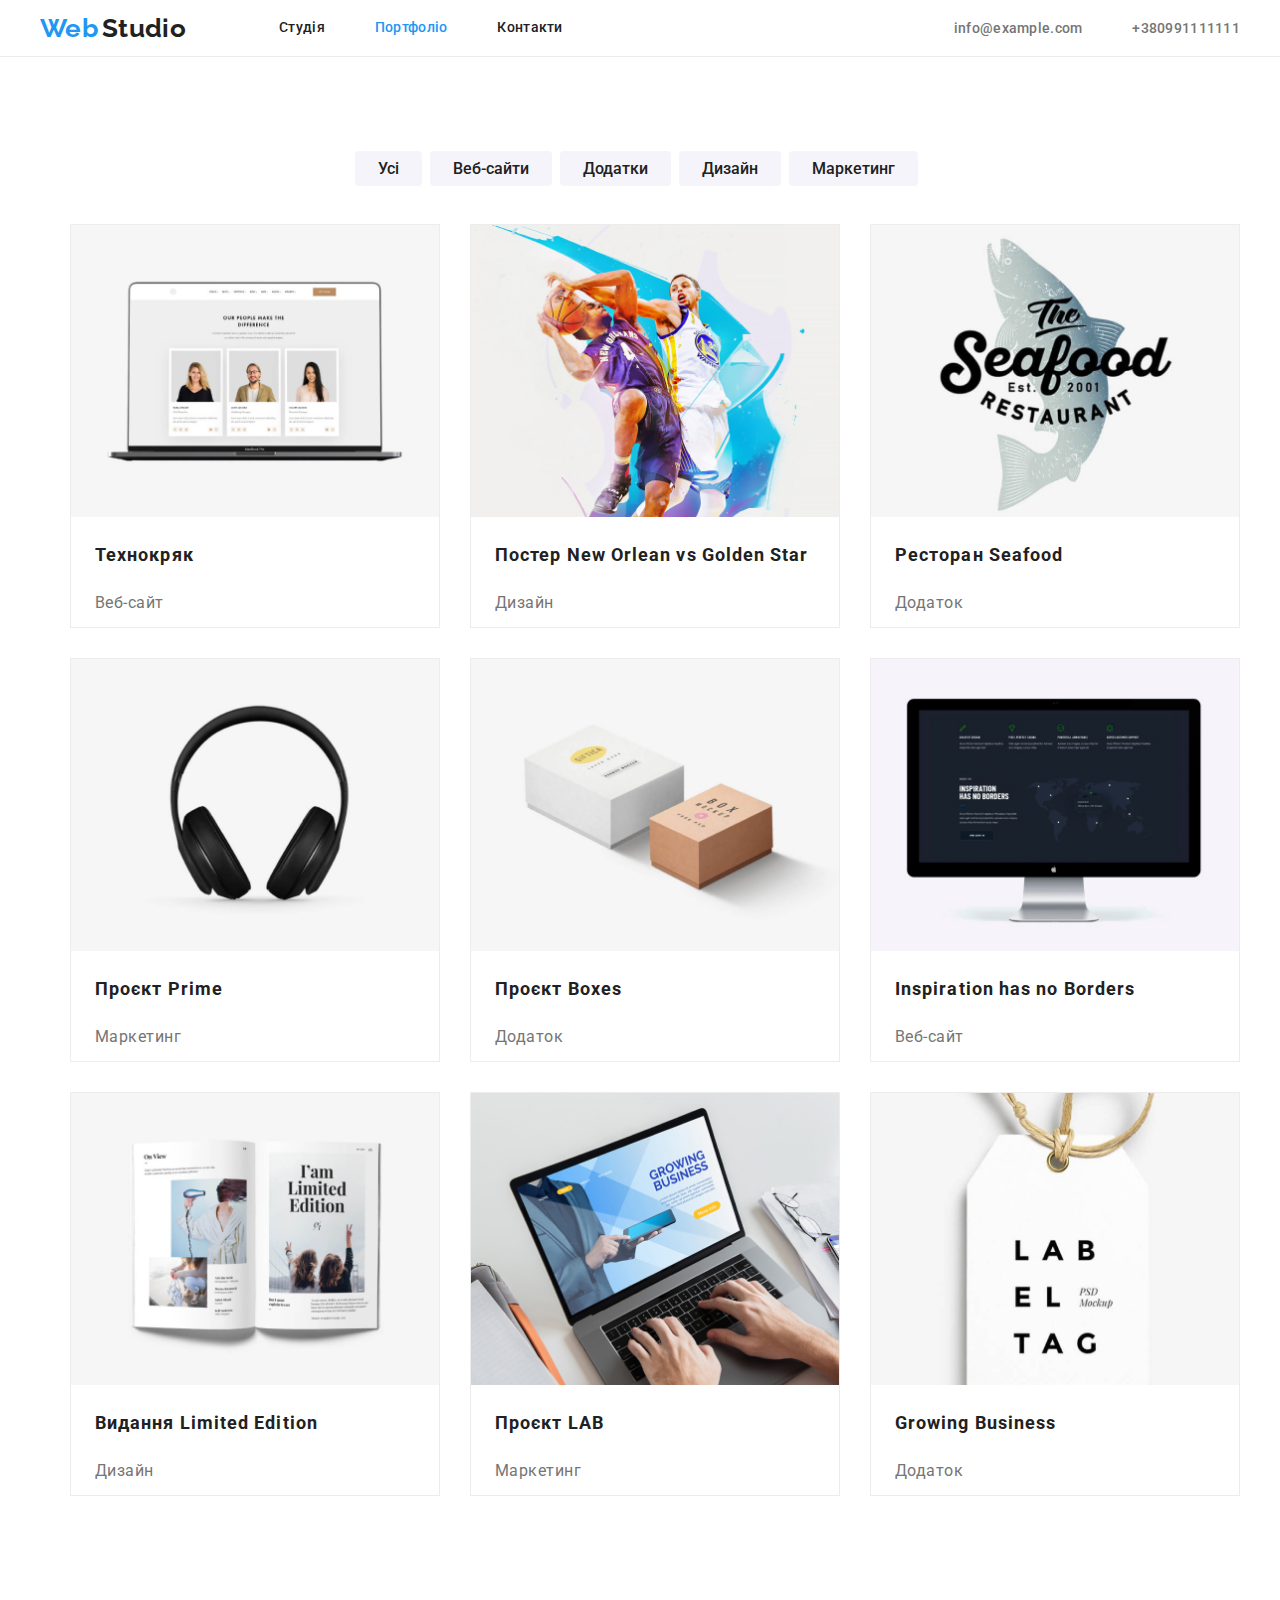
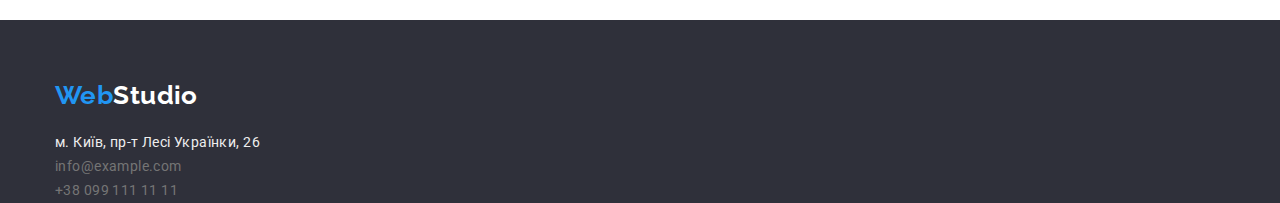
==== commit cf04145d: "Update portfolio.html" ====
--- a/portfolio.html
+++ b/portfolio.html
@@ -24,10 +24,10 @@
         </a>
             <ul class="site-nav">
             <li class="item">
-                <a href="./index.html" class="link current">Студія</a>
+                <a href="./index.html" class="link ">Студія</a>
             </li>
             <li class="item">
-                <a href="./portfolio.html" class="link">Портфоліо</a>
+                <a href="./portfolio.html" class="link current">Портфоліо</a>
             </li>
             <li class="item">
                 <a href="#" class="link">Контакти</a> 
@@ -134,27 +134,33 @@
         </main>
 <!-- Підвал -->
 <footer class="address">
-    <a href="./index.html">
+    <div class="conteiner">
+  <a href="./index.html">
         <span class="logo logo-web">Web</span><span class="logo logo-footer">Studio</span> 
     </a>
     <address>
-        <ul>
-            <li>
-                <a class="address-link mailto" 
-                href="https://goo.gl/maps/CPtrU1FHBa2aNyZL9" 
-                target="_blank" 
-                rel="noopener noreferrer nofollow">м. Київ, пр-т Лесі Українки, 26</a>
-            </li>
-            <li>
-                <a class="address-link" 
-                href="mailto:info@example.com">info@example.com</a>
-            </li>
-            <li>
-                <a class="address-link" 
-                href="tel:+380991111111">+38 099 111 11 11</a>
-            </li>
-        </ul>
+        <div class="address-list" >
+            <ul >
+                <li>
+                    <a class="address-link mailto" 
+                    href="https://goo.gl/maps/CPtrU1FHBa2aNyZL9" 
+                    target="_blank" 
+                    rel="noopener noreferrer nofollow">м. Київ, пр-т Лесі Українки, 26</a>
+                </li>
+                <li>
+                    <a class="address-link" 
+                    href="mailto:info@example.com">info@example.com</a>
+                </li>
+                <li>
+                    <a class="address-link" 
+                    href="tel:+380991111111">+38 099 111 11 11</a>
+                </li>
+            </ul>
+        </div>
+        
     </address>
+    </div>
+  
 </footer>
 </body>
 </html>--- a/css/styles.css
+++ b/css/styles.css
@@ -42,6 +42,7 @@
 .logo-footer{
     color: var(--background-color);
 }
+
 ul{
     list-style: none;
     margin-top: 0px;
@@ -177,17 +178,17 @@
     border: 1px solid transparent;
     border-radius: 4px;
     padding: 10px 32px;
-    margin-top: 30px;
-    justify-content: center;
-    align-content: center;
-
+   justify-content: center;
+   position: relative;
+   margin-left: 470px;
+   margin-top: 30px;
 background-color: var(--accent-color);
 color: var(--background-color);
-
+font-family: Roboto, sans-serif;
 font-weight: 700;
 font-size: 16px;
-line-height: 30px;
-text-decoration: none;
+line-height: 1.88;
+
 align-items: center;
 text-align: center;
 letter-spacing: 0.06em;
@@ -203,11 +204,19 @@
     font-weight: 500;
 font-size: 16px;
 line-height: 1.6px;
-
-
+height: 35px;
+margin-right: 8px;
+border: none;
+border: 1px solid transparent;
+    border-radius: 4px;
+    padding: 6px 22px;
+}
+.button +.button{
+  margin-right: 8px;  
 }
 .button:hover, .button:focus{
-    color: var(--background-color)
+    color: var(--background-color);
+    background-color: var(--accent-color);
 }
 .portfolio-button{
     display: flex;
@@ -381,8 +390,10 @@
 .address-list{
 display: flex;
 justify-content: first baseline;
+padding-top: 20px;
 }
 .address-link{
+    padding-top: 9px;
         font-style: normal;
 font-weight: 400;
 font-size: 14px;
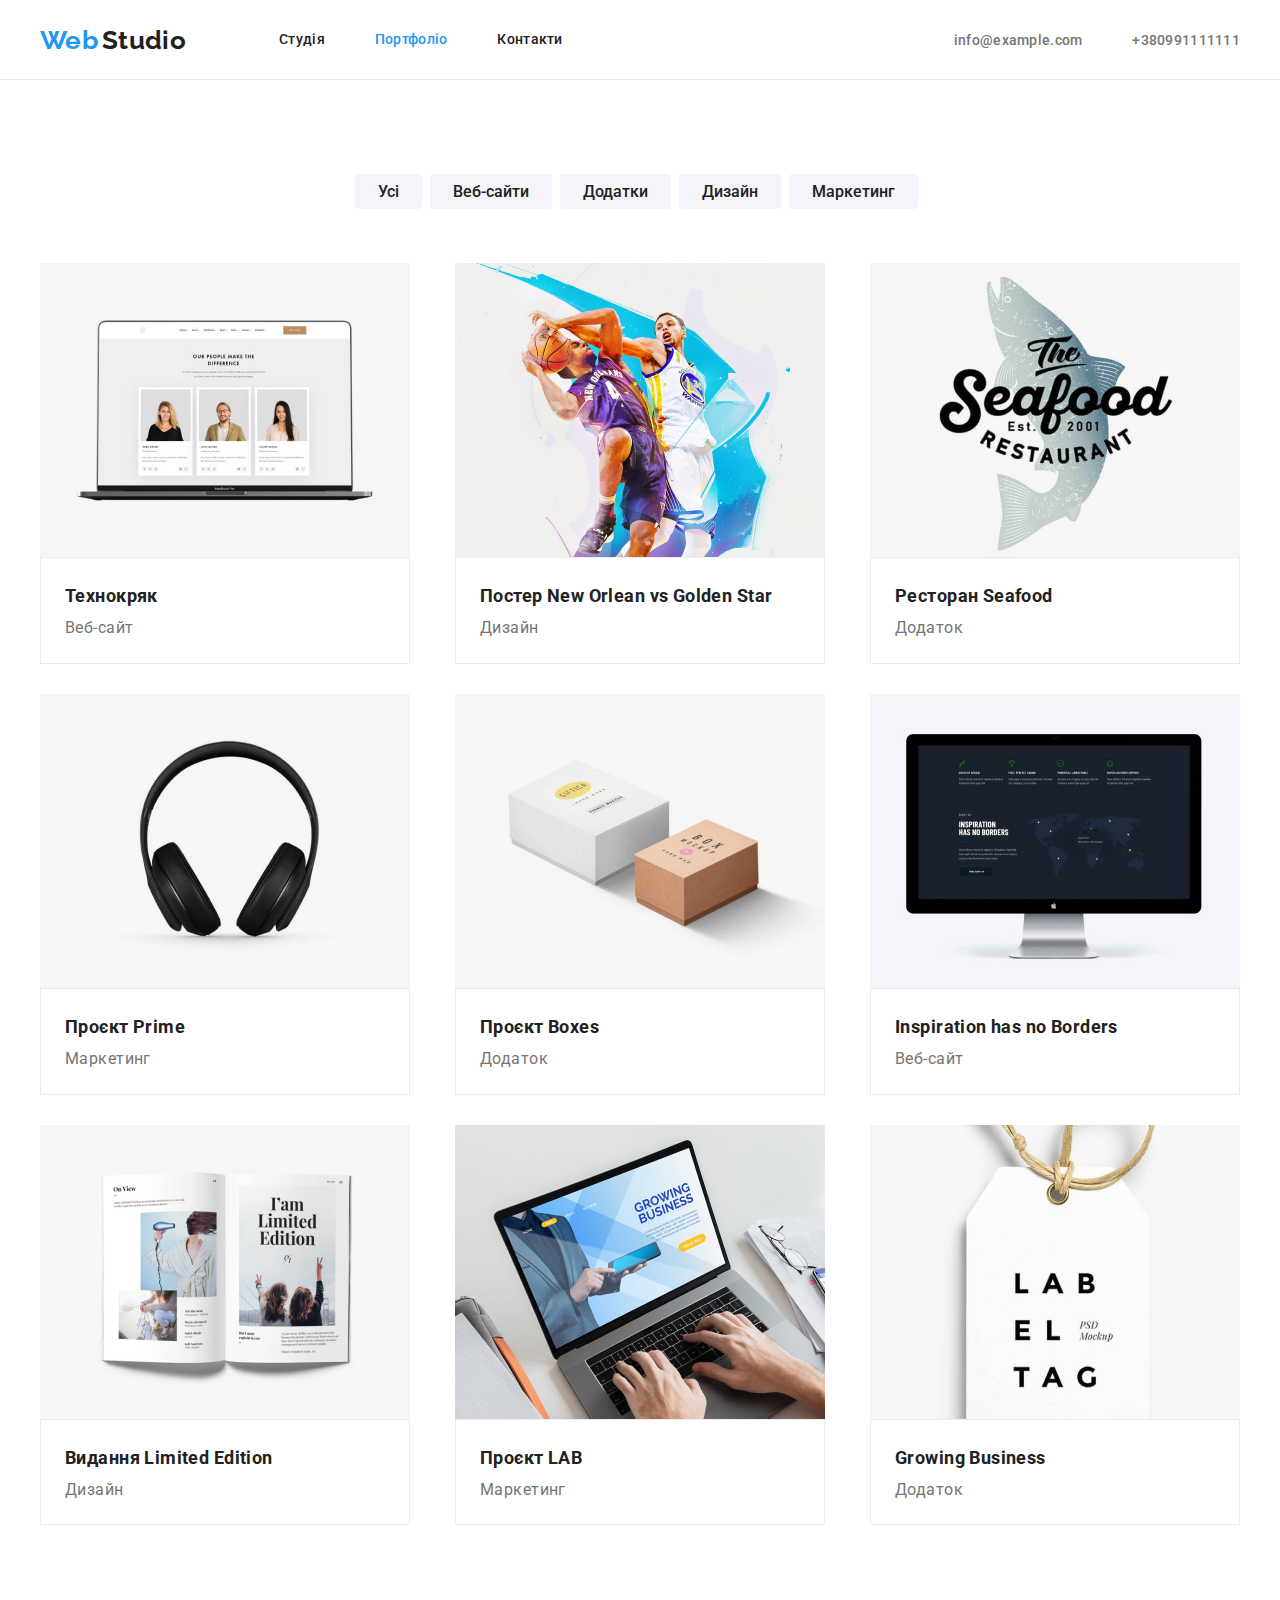
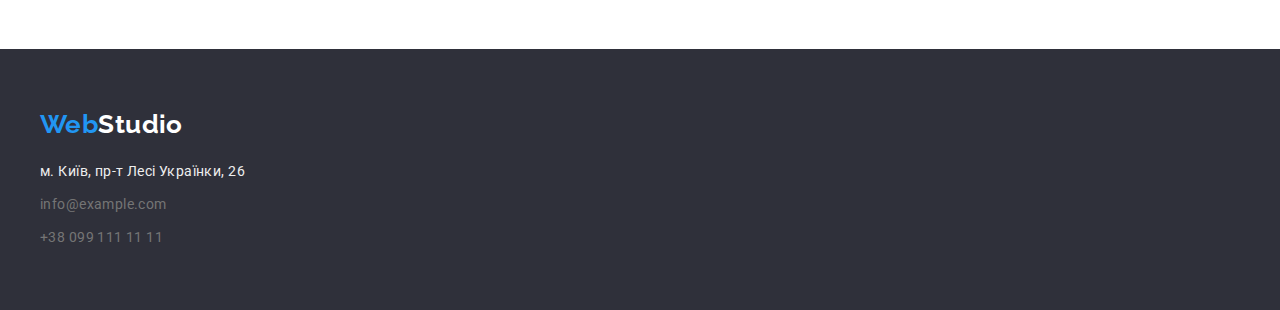
==== commit 820139d6: "Update portfolio.html" ====
--- a/portfolio.html
+++ b/portfolio.html
@@ -15,8 +15,8 @@
 <body>
 
 <!--верхня лінія-->
-<header class="page-header">
-    <div class="container page-header-conteiner">
+<header class="page-header-portfolio">
+    <div class="conteiner page-header-conteiner">
     <nav class="page-header-conteiner">
         <a href="./index.html">
             <span class="logo logo-web ">Web</span>
@@ -45,8 +45,9 @@
 </div>   
 </header>
 <!--шапка-->
-<main>
-    <section class="conteiner">
+<main >
+    <section class="section">
+    <div class="conteiner">
         <h1 class="visually-hidden">Портфоліо</h1>
         <ul class="portfolio-button">
             <li>
@@ -65,98 +66,115 @@
                 <button class="button" type="button">Маркетинг</button>
             </li>
         </ul>
-        <ul class="portfolio-list conteiner">
+        <ul class="portfolio-list ">
             <li class="portfolio-cards">
                 <a href="#">
-                <img class="portfolio-img" src="./images/img8.jpg" alt="ноутбук">
+                <img src="./images/img8.jpg" alt="ноутбук">
+                <div class="portfolio-div">
                 <h2 class="portfolio-title">Технокряк</h2>
                 <p class="portfolio-text">Веб-сайт</p>
+            </div>
                 </a>                
             </li>
             <li class="portfolio-cards">
                 <a href="#">
-                <img class="portfolio-img" src="./images/img9.jpg" alt="гра в баскетбол">
+                <img src="./images/img9.jpg" alt="гра в баскетбол">
+                <div class="portfolio-div">
                 <h2 class="portfolio-title">Постер New Orlean vs Golden Star</h2>
                 <p class="portfolio-text">Дизайн</p>
+            </div>
             </a>                 
             </li>
             <li class="portfolio-cards"> 
                 <a href="#">
-                <img class="portfolio-img" src="./images/img10.jpg" alt="логотип">
+                <img src="./images/img10.jpg" alt="логотип">
+                <div class="portfolio-div">
                 <h2 class="portfolio-title">Ресторан Seafood</h2>
                 <p class="portfolio-text">Додаток</p>
+            </div>
             </a>                
             </li>
             <li class="portfolio-cards"> 
                 <a href="#">
-                <img class="portfolio-img" src="./images/img11.jpg" alt="навушники">
+                <img src="./images/img11.jpg" alt="навушники">
+                <div class="portfolio-div">
                 <h2 class="portfolio-title">Проєкт Prime</h2>
                 <p class="portfolio-text">Маркетинг</p>
+            </div>
                 </a>
             </li>
             <li class="portfolio-cards"> 
                 <a href="#">
-                <img class="portfolio-img" src="./images/img12.jpg" alt="коробки">
+                <img  src="./images/img12.jpg" alt="коробки">
+                <div class="portfolio-div">
                 <h2 class="portfolio-title">Проєкт Boxes</h2>
-                <p class="portfolio-text">Додаток</p>    
+                <p class="portfolio-text">Додаток</p>  
+            </div>  
                 </a>
             </li>
             <li class="portfolio-cards"> 
                 <a href="#">
-                <img class="portfolio-img" src="./images/img13.jpg" alt="комп'ютер">
+                <img  src="./images/img13.jpg" alt="комп'ютер">
+                <div class="portfolio-div">
                 <h2 class="portfolio-title">Inspiration has no Borders</h2>
                 <p class="portfolio-text">Веб-сайт</p>
+            </div>
                 </a>  
             </li>
             <li class="portfolio-cards"> 
                 <a href="#">
-                <img class="portfolio-img" src="./images/img14.jpg" alt="книга">
+                <img src="./images/img14.jpg" alt="книга">
+                <div class="portfolio-div">
                 <h2 class="portfolio-title">Видання Limited Edition</h2>
                 <p class="portfolio-text">Дизайн</p>
+            </div>
                 </a>
             </li>
             <li class="portfolio-cards"> 
                 <a href="#">
-                <img class="portfolio-img" src="./images/img15.jpg" alt="бірка">
+                <img src="./images/img15.jpg" alt="бірка">
+                <div class="portfolio-div">
                 <h2 class="portfolio-title">Проєкт LAB</h2>
                 <p class="portfolio-text">Маркетинг</p>
+            </div>
                 </a>                
             </li>
             <li class="portfolio-cards"> 
                 <a href="#">
-                <img class="portfolio-img" src="./images/img16.jpg" alt="руки на ноутбуці">
+                <img src="./images/img16.jpg" alt="руки на ноутбуці">
+                <div class="portfolio-div">
                 <h2 class="portfolio-title">Growing Business</h2>
                 <p class="portfolio-text">Додаток</p>
+            </div>
                 </a>                
             </li>
         </ul>
-    </section> 
-        </main>
+        </div>
+    </section>
+ </main>
 <!-- Підвал -->
 <footer class="address">
-    <div class="conteiner">
+    <div class="conteiner ">
   <a href="./index.html">
         <span class="logo logo-web">Web</span><span class="logo logo-footer">Studio</span> 
     </a>
-    <address>
-        <div class="address-list" >
-            <ul >
-                <li>
+    <address class="address-top">
+                <ul>
+                <li class="address-list">
                     <a class="address-link mailto" 
                     href="https://goo.gl/maps/CPtrU1FHBa2aNyZL9" 
                     target="_blank" 
                     rel="noopener noreferrer nofollow">м. Київ, пр-т Лесі Українки, 26</a>
                 </li>
-                <li>
+                <li class="address-list">
                     <a class="address-link" 
                     href="mailto:info@example.com">info@example.com</a>
                 </li>
-                <li>
+                <li class="address-list">
                     <a class="address-link" 
                     href="tel:+380991111111">+38 099 111 11 11</a>
                 </li>
             </ul>
-        </div>
         
     </address>
     </div>
--- a/css/styles.css
+++ b/css/styles.css
@@ -21,6 +21,61 @@
     font-size: 14px;
     }
 
+
+
+ul{
+    list-style: none;
+    margin-top: 0px;
+    margin-bottom: 0px;
+    padding-left: 0px;
+}
+a{
+    text-decoration: none;
+}
+
+h1, h2, h3, p{
+    margin: 0px;
+}
+img{
+    display: block;
+    max-width: 100%;
+    height: auto;
+}
+address{
+    font-style: normal;
+}
+button{
+    display: block;
+    margin: 0 auto;
+    cursor: pointer;
+    border: none;
+    border-radius: 4px;
+}
+.section{
+    padding: 94px 0;
+}
+
+.page-header{
+ height: 80px;
+}
+.page-header-portfolio{
+  border-bottom-width: 1px;
+  border-bottom-style: solid;
+  border-bottom-color: var(--line-color);
+  height: 80px;
+}
+/* conteiner */
+.conteiner{
+    width: 1200px;
+    margin: 0 auto;
+    padding: o 15px;
+}
+.list{
+    list-style: none;
+    padding-left: 0;
+    margin: 0px;
+}
+
 /* logo */
 .logo{
     text-decoration: none;
@@ -42,49 +97,11 @@
 .logo-footer{
     color: var(--background-color);
 }
-
-ul{
-    list-style: none;
-    margin-top: 0px;
-    margin-bottom: 0px;
-    padding-left: 0px;
-}
-a{
-    text-decoration: none;
-}
-
-h1, h2{
-    margin-top: 0px;
-    margin-bottom: 0px;
-}
-img{
-    display: block;
-    max-width: 100%;
-    height: auto;
-}
-
-.page-header{
-    border-bottom-width: 1px;
-   border-bottom-style: solid;
-   border-bottom-color: var(--line-color)
-}
-/* conteiner */
-.conteiner{
-    width: 1200px;
-    margin-left: auto;
-    margin-right:auto;
-    padding-left: 15px;
-    padding-right: 15px;
-}
-
-
 /* верхня лінія */
 .page-header-conteiner{
 display: flex;
 align-items: center;
-width: 1200px;
-margin-left: auto;
-margin-right: auto;
+
 }
 
 .site-nav{
@@ -92,8 +109,8 @@
     margin-left: 93px;
 }
 .site-nav,.link {
-padding-top: 20px;
-padding-bottom: 20px;
+padding-top: 32px;
+padding-bottom: 32px;
 
 color: var(--title-text-color);
 text-decoration: none;
@@ -156,14 +173,15 @@
 }
 /* шапка */
 .hero{
-    height: 600px;
-    background-color:var(--background-color2)
+    /* height: 600px; */
+    background-color:var(--background-color2);
+    padding: 200px 0;
+    text-align: center;
+    
 }
 .hero-title{
-    display: flex;
-    justify-content: center;
- padding-top: 200px;
- color: var(--background-color);
+
+color: var(--background-color);
 font-weight: 900;
 font-size: 44px;
 line-height: 1.36;
@@ -175,12 +193,11 @@
 
 .hero-button{
     display:inline-block;
-    border: 1px solid transparent;
+    border: none;
     border-radius: 4px;
     padding: 10px 32px;
    justify-content: center;
-   position: relative;
-   margin-left: 470px;
+cursor: pointer;
    margin-top: 30px;
 background-color: var(--accent-color);
 color: var(--background-color);
@@ -221,8 +238,7 @@
 .portfolio-button{
     display: flex;
     justify-content: center;
-margin-top: 94px;
-margin-bottom: 38px;
+margin-bottom: 54px;
 }
 
 /* Особливості */
@@ -240,11 +256,7 @@
 }
 .features{
     display: flex;
-    
-    height: 98px;
-    margin-top: 94px;
-    margin-bottom: 94px;
-   justify-content:space-between
+margin: 94px auto;
 }
 .features-list + .features-list{
     margin-left: 30px;
@@ -259,70 +271,56 @@
 }
 
 .features-text{
-font-weight: 400;
-font-size: 14px;
 line-height: 1.7;
-letter-spacing: 0.03em;
 }
 
 .portfolio-list{
     display: flex;
     flex-wrap: wrap;
     justify-content:space-between;
-    margin-bottom: 94px;
-    
 }
 .portfolio-cards{
-    display:flex;
-    flex-wrap: wrap;
     margin-right: 30px;
     margin-bottom: 30px;
+    width: 370px;
+    }
+
+.portfolio-cards:nth-child(3n){
+    margin-right: 0px;
+}
+.portfolio-cards:nth-last-child(-n+3){
+    margin-bottom: 30px;
+}
+.portfolio-div{
     border-width: 1px;
     border-style: solid;
     border-color: var(--line-color);
-    width: 370px;
-    height: 404px;
-    }
-
-.portfolio-cards:nth-child(3n){
-    margin-right: 0px;
-}
-.portfolio-cards:nth-last-child(-n+3){
-    margin-bottom: 30px;
-}
-
-
-.portfolio-img{
-    width: 370px;
+    padding: 20px 24px;
 }
 .portfolio-title{
-    padding-top: 20px;
-    padding-right: 24px;
-    padding-left: 24px;
-
-    text-decoration: none;
+     text-decoration: none;
     font-weight: 700;
     font-size: 18px;
     line-height: 2;
-    letter-spacing: 0.06em;
     color: var(--black-color2);
 }
 .portfolio-text{
-    padding-bottom: 20px;
-    padding-right: 24px;
-    padding-left: 24px;
 font-weight: 400;
 font-size: 16px;
 line-height: 1.8;
-letter-spacing: 0.03em;
 text-decoration: none;
 color: var(--primary-text-color);
 }
  /* чим ми займаємось */
-.work-images{
-    justify-content:space-between;
-    margin-bottom: 94px;
-}
+ .work{
+    padding-top: 0;
+ }
+ .work-images{
+    display: flex;
+    justify-content: space-between;
+ }
+ 
+
 .title{
     margin-bottom: 50px;
     color: var(--black-color2);
@@ -339,21 +337,18 @@
 }
 
 .title-team{
-    padding-top: 94px;
-
-    color: var(--title-text-color);
+     color: var(--title-text-color);
     font-weight: 700;
 font-size: 36px;
-line-height: 1.16px;
+line-height: 1.16;
 text-align: center;
 letter-spacing: 0.03em;
 }
 
 .team-list{
-    padding-top: 50px;
-    justify-content: center;
-   padding-bottom: 94px;
-    }
+    display: flex;
+    margin-top: 50px;
+}
  
 .team-images{
        
@@ -365,7 +360,13 @@
 .team-images + .team-images{
 margin-left: 30px;
 }
+.team-person-position{
+    padding-top: 30px;
+    padding-bottom: 30px;
+    text-align: center;
+}
 .team-person{
+    margin-bottom: 10px;
 font-weight: 500;
 font-size: 16px;
 line-height: 1.18;
@@ -378,23 +379,21 @@
 font-weight: 400;
 font-size: 16px;
 line-height: 1.18;
-text-align: center;
+
 letter-spacing: 0.03em;
 color: var(--primary-text-color);
 }
 /* Підвал */
 .address{
+    padding: 94px 0;
+    font-style: normal;
     padding-top: 60px;
+    padding-bottom: 60px;
     background-color: var(--background-color2);
 }
-.address-list{
-display: flex;
-justify-content: first baseline;
-padding-top: 20px;
-}
+
 .address-link{
-    padding-top: 9px;
-        font-style: normal;
+  font-style: normal;
 font-weight: 400;
 font-size: 14px;
 line-height: 1.71;
@@ -402,6 +401,17 @@
 color: var(--primary-text-color);
 text-decoration: none;
 }
+.address-list{
+    margin-top: 9px;
+}
+.address-top{
+    margin-top: 20px;
+
+}
+
+.address-list + .address-list{
+    margin-top: 9px;
+}
 .mailto{
     color: var(--pictures-color);
 }
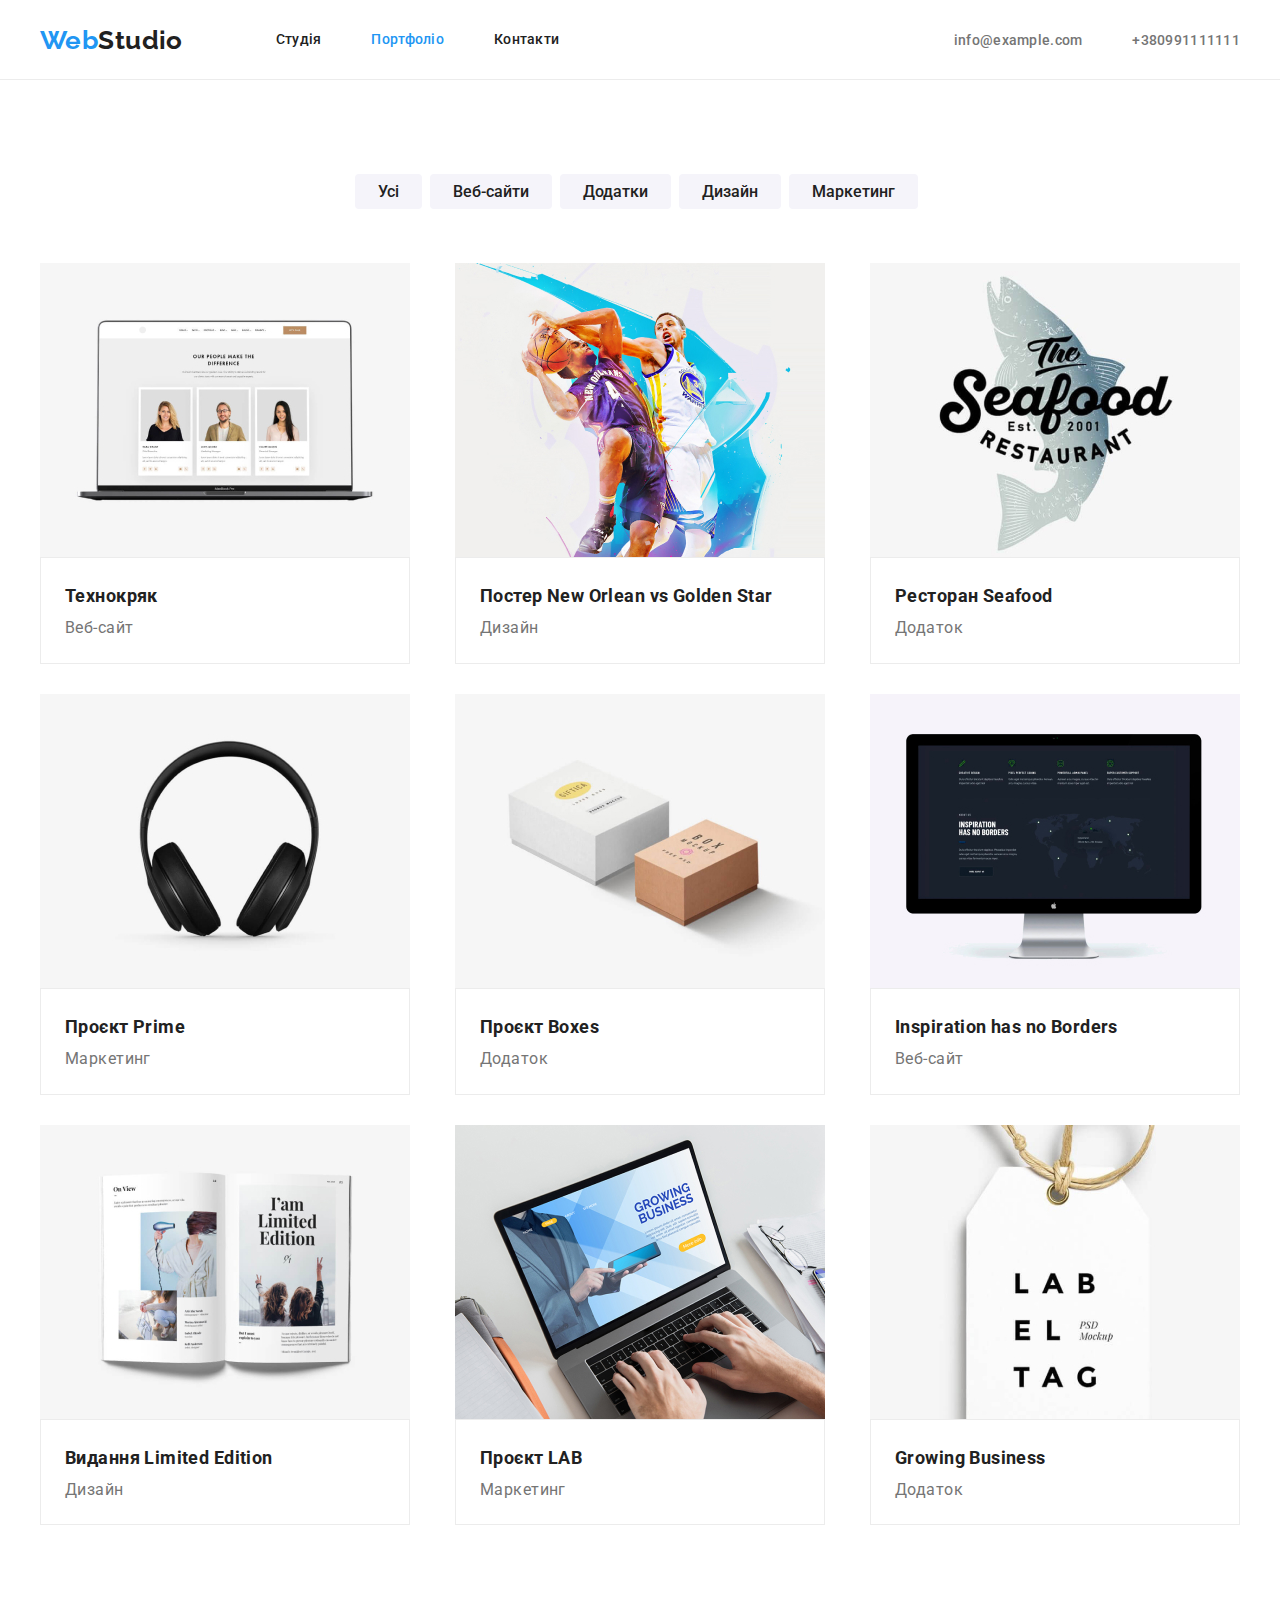
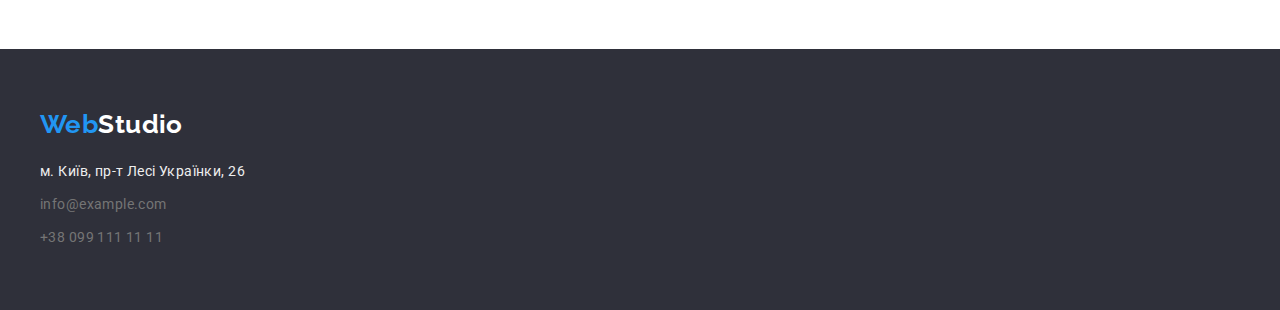
==== commit 1cb9fca6: "Update portfolio.html" ====
--- a/portfolio.html
+++ b/portfolio.html
@@ -19,8 +19,7 @@
     <div class="conteiner page-header-conteiner">
     <nav class="page-header-conteiner">
         <a href="./index.html">
-            <span class="logo logo-web ">Web</span>
-            <span class="logo logo-stydio">Studio</span> 
+            <span class="logo logo-web">Web</span><span class="logo logo-stydio">Studio</span> 
         </a>
             <ul class="site-nav">
             <li class="item">
